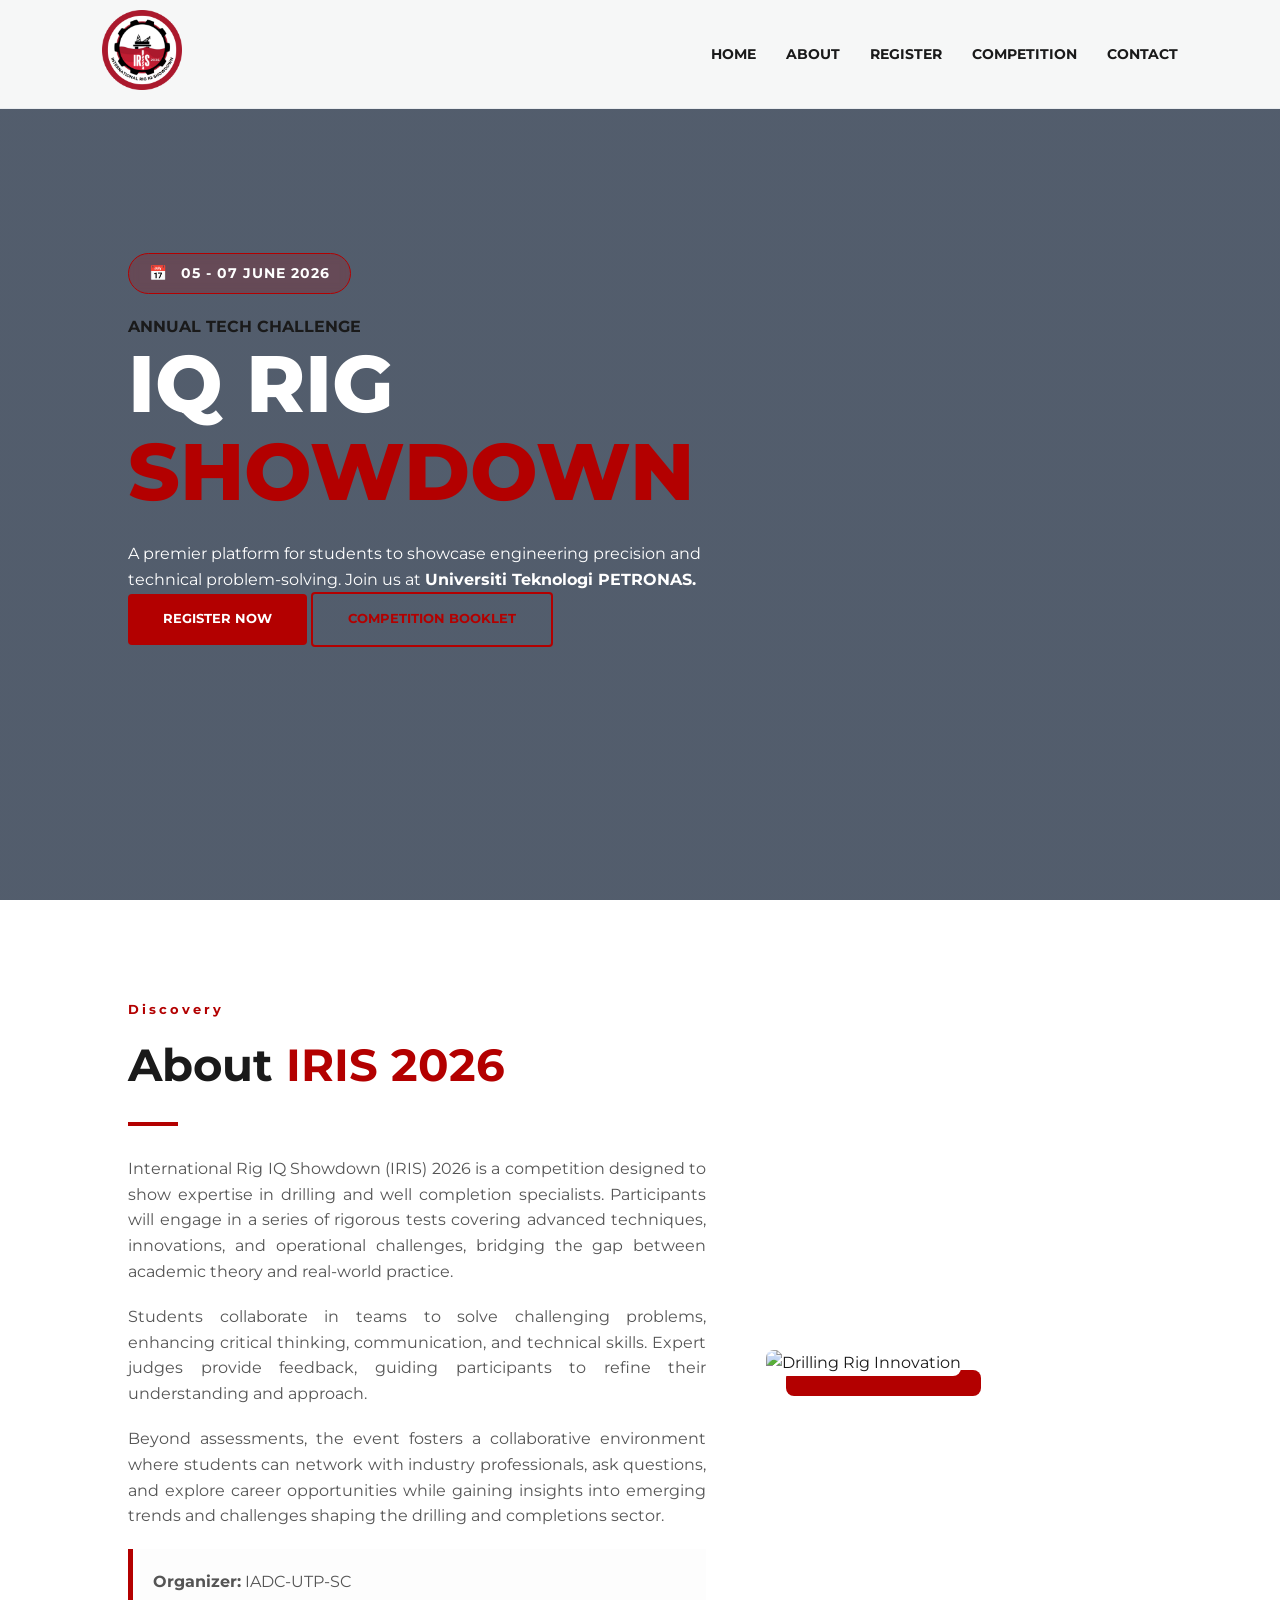
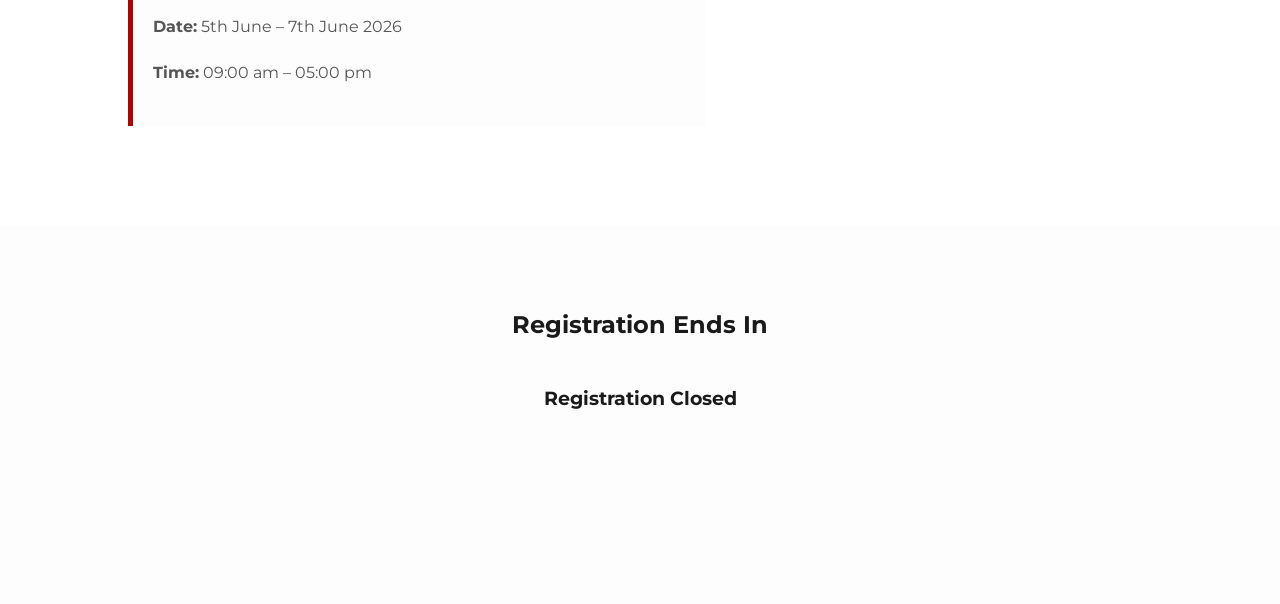
==== index.html @ 0350bfad "Add files via upload Initial Commit" ====
<!DOCTYPE html>
<html lang="en">
<head>
    <meta charset="UTF-8">
    <meta name="viewport" content="width=device-width, initial-scale=1.0">
    <title>IRIS 2026 | IQ Rig Showdown</title>
    
    <link rel="stylesheet" href="style.css">
    <link href="https://fonts.googleapis.com/css2?family=Montserrat:wght@400;700;800&display=swap" rel="stylesheet">
    <link href="https://unpkg.com/aos@2.3.1/dist/aos.css" rel="stylesheet">
</head>
<body>

    <nav>
        <div class="logo-container">
            <a href="index.html" class="logo-link">
                <img src="FINAL LOGO.png" alt="IRIS Logo" class="nav-logo">
            </a>
        </div>
        <ul class="nav-links">
            <li><a href="#home">HOME</a></li>
            <li><a href="#about">ABOUT</a></li>
            <li><a href="registration.html">REGISTER</a></li>
            <li><a href="competitions.html">COMPETITION</a></li>
            <li><a href="contact.html">CONTACT</a></li>
        </ul>
    </nav>

    <header id="home" class="hero">
        <div class="hero-content" data-aos="fade-right">
            <div class="hero-date-badge">
                <span class="calendar-icon">📅</span> 05 - 07 JUNE 2026
            </div>
            
            <h4>ANNUAL TECH CHALLENGE</h4>
            <h1><span class="white-text">IQ RIG</span> <br><span class="accent-text">SHOWDOWN</span></h1>
            
            <p>A premier platform for students to showcase engineering precision and technical problem-solving. Join us at <strong>Universiti Teknologi PETRONAS.</strong></p>
            
            <div class="hero-btns">
                <a href="#registration-countdown" class="btn btn-gold">REGISTER NOW</a>
                <a href="#" class="btn btn-outline">Competition Booklet</a>
            </div>
        </div>
    </header>

    <section id="about" class="section about-section">
        <div class="container">
            <div class="about-grid">
                <div class="about-text" data-aos="fade-right">
                    <h4 class="sub-title">Discovery</h4>
                    <h2>About <span class="highlight">IRIS 2026</span></h2>
                    <div class="underline-left"></div>
                    
                    <p>International Rig IQ Showdown (IRIS) 2026 is a competition designed to show expertise in drilling and well completion specialists. Participants will engage in a series of rigorous tests covering advanced techniques, innovations, and operational challenges, bridging the gap between academic theory and real-world practice.</p>
                    
                    <p>Students collaborate in teams to solve challenging problems, enhancing critical thinking, communication, and technical skills. Expert judges provide feedback, guiding participants to refine their understanding and approach.</p>
                    
                    <p>Beyond assessments, the event fosters a collaborative environment where students can network with industry professionals, ask questions, and explore career opportunities while gaining insights into emerging trends and challenges shaping the drilling and completions sector.</p>

                    <div class="event-info-box">
                        <p><strong>Organizer:</strong> IADC-UTP-SC</p>
                        <p><strong>Date:</strong> 5th June – 7th June 2026</p>
                        <p><strong>Time:</strong> 09:00 am – 05:00 pm</p>
                    </div>
                </div>

                <div class="about-image" data-aos="fade-left">
                    <div class="image-border">
                        <img src="https://images.unsplash.com/photo-1503676260728-1c00da094a0b?q=80&w=2022" alt="Drilling Rig Innovation">
                    </div>
                </div>
            </div>
        </div>
    </section>

    <section id="registration-countdown" class="section countdown-section">
        <div class="section-title" data-aos="fade-up">
            <h2>Registration Ends In</h2>
            <div class="underline"></div>
        </div>

        <div class="countdown-container" data-aos="zoom-in">
            <div class="time-box">
                <span id="days">00</span>
                <p>Days</p>
            </div>
            <div class="time-box">
                <span id="hours">00</span>
                <p>Hours</p>
            </div>
            <div class="time-box">
                <span id="minutes">00</span>
                <p>Minutes</p>
            </div>
            <div class="time-box">
                <span id="seconds">00</span>
                <p>Seconds</p>
            </div>
        </div>

        <div class="countdown-cta" data-aos="fade-up">
            <a href="competitions.html" class="btn btn-gold">Explore Competitions</a>
        </div>
    </section>

    <script src="https://unpkg.com/aos@2.3.1/dist/aos.js"></script>
    <script>
        AOS.init({ duration: 1000, once: true });

        const countDownDate = new Date("Oct 30, 2026 23:59:59").getTime();
        const x = setInterval(function() {
            const now = new Date().getTime();
            const distance = countDownDate - now;
            document.getElementById("days").innerHTML = Math.floor(distance / (1000 * 60 * 60 * 24));
            document.getElementById("hours").innerHTML = Math.floor((distance % (1000 * 60 * 60 * 24)) / (1000 * 60 * 60));
            document.getElementById("minutes").innerHTML = Math.floor((distance % (1000 * 60 * 60)) / (1000 * 60));
            document.getElementById("seconds").innerHTML = Math.floor((distance % (1000 * 60)) / 1000);
            if (distance < 0) {
                clearInterval(x);
                document.querySelector(".countdown-container").innerHTML = "<h3>Registration Closed</h3>";
            }
        }, 1000);
    </script>
</body>
</html>
---- style.css ----
/* --- 1. Variables & Global Reset --- */
:root {
    --primary-red: #b30000;    /* Classy Crimson */
    --accent-red: #ff3333;
    --dark-slate: #1a1a1a;
    --off-white: #fdfdfd;
    --pure-white: #ffffff;
    --light-gray: #e9ecef;
    --transition: all 0.3s ease-in-out;
}

* {
    margin: 0;
    padding: 0;
    box-sizing: border-box;
    font-family: 'Montserrat', sans-serif;
}

html { scroll-behavior: smooth; }

body {
    background-color: var(--off-white);
    color: var(--dark-slate);
    line-height: 1.6;
    overflow-x: hidden;
}

/* --- 2. Navigation --- */
nav {
    display: flex;
    justify-content: space-between;
    align-items: center;
    padding: 10px 8%;
    position: fixed;
    width: 100%;
    top: 0;
    z-index: 1000;
    background: rgba(255, 255, 255, 0.95);
    backdrop-filter: blur(10px);
    border-bottom: 1px solid var(--light-gray);
}

.nav-logo {
    height: 80px; /* Adjusted to be large but not overwhelming */
    width: auto;
    transition: var(--transition);
}

.nav-links {
    display: flex;
    list-style: none;
    gap: 30px;
}

.nav-links a {
    text-decoration: none;
    color: var(--dark-slate);
    font-weight: 700;
    font-size: 0.9rem;
    transition: var(--transition);
}

.nav-links a:hover { color: var(--primary-red); }

/* --- 3. Hero Section --- */
.hero {
    height: 100vh;
    background: linear-gradient(rgba(10, 25, 47, 0.7), rgba(10, 25, 47, 0.7)), 
                url('https://images.unsplash.com/photo-1518770660439-4636190af475?q=80&w=2070') no-repeat center center/cover;
    display: flex;
    align-items: center;
    padding: 0 10%;
}
.hero-date-badge {
    display: inline-block;
    background: rgba(179, 0, 0, 0.2); /* Low opacity primary red */
    border: 1px solid var(--primary-red);
    color: var(--pure-white);
    padding: 8px 20px;
    border-radius: 50px;
    font-weight: 700;
    font-size: 0.9rem;
    letter-spacing: 1px;
    margin-bottom: 20px;
    backdrop-filter: blur(5px);
}

.calendar-icon {
    margin-right: 8px;
}
---------------------------------------------------------
/* Adjust the h4 margin so it doesn't crowd the badge */
.hero-content h4 {
    margin-top: 10px;
}
.hero-content h1 {
    font-size: clamp(2.5rem, 8vw, 5rem);
    font-weight: 800;
    line-height: 1.1;
    margin-bottom: 25px;
}

.white-text { color: var(--pure-white); }
.accent-text { color: var(--primary-red); }

.hero-content p { color: var(--pure-white); max-width: 600px; }

.btn {
    padding: 15px 35px;
    text-decoration: none;
    font-weight: 700;
    border-radius: 4px;
    display: inline-block;
    transition: var(--transition);
    text-transform: uppercase;
    font-size: 0.8rem;
}

.btn-gold { background: var(--primary-red); color: var(--pure-white); }
.btn-outline { border: 2px solid var(--primary-red); color: var(--primary-red); }

.btn:hover { transform: translateY(-5px); box-shadow: 0 10px 20px rgba(0,0,0,0.2); }

/* --- 4. About Section --- */
.about-section { padding: 100px 10%; background: var(--pure-white); }

.about-grid {
    display: grid;
    grid-template-columns: 1.2fr 0.8fr;
    gap: 60px;
    align-items: center;
}

.sub-title { color: var(--primary-red); letter-spacing: 3px; font-size: 0.8rem; margin-bottom: 10px; }
.about-text h2 { font-size: 2.8rem; color: var(--dark-slate); margin-bottom: 20px; }
.highlight { color: var(--primary-red); }
.underline-left { width: 50px; height: 4px; background: var(--primary-red); margin-bottom: 30px; }
.about-text p { color: #555; margin-bottom: 20px; text-align: justify; }

.event-info-box {
    padding: 20px;
    background: var(--off-white);
    border-left: 5px solid var(--primary-red);
}

.about-image img {
    width: 100%;
    border-radius: 8px;
    box-shadow: 20px 20px 0px var(--primary-red);
}

/* --- 5. Countdown Section --- */
.countdown-section { padding: 80px 10%; text-align: center; }
.countdown-container { display: flex; justify-content: center; gap: 20px; margin: 40px 0; }

.time-box {
    background: var(--pure-white);
    border: 1px solid var(--light-gray);
    padding: 25px;
    border-radius: 10px;
    min-width: 110px;
    box-shadow: 0 5px 15px rgba(0,0,0,0.05);
}

.time-box span { display: block; font-size: 2.5rem; font-weight: 800; color: var(--primary-red); }

/* --- 6. Responsive Adjustments --- */
@media (max-width: 992px) {
    .about-grid { grid-template-columns: 1fr; text-align: center; }
    .about-image { order: -1; margin-bottom: 40px; }
    .nav-links { display: none; }
}

/* --- Competition Page Extensions --- */
/* Prize Hero */
.prize-hero {
    background: linear-gradient(135deg, #b30000, #660000);
    padding: 80px 10%;
    text-align: center;
}

.prize-display {
    display: flex;
    justify-content: center;
    align-items: flex-end;
    gap: 30px;
    margin: 40px 0;
}

.prize-box {
    background: rgba(255, 255, 255, 0.1);
    border: 1px solid rgba(255, 255, 255, 0.3);
    padding: 30px;
    border-radius: 15px;
    color: white;
}

.prize-box.first {
    background: white;
    color: #b30000;
    transform: scale(1.1);
    box-shadow: 0 10px 30px rgba(0,0,0,0.3);
}

/* Timeline Flow */
.flow-container {
    max-width: 800px;
    margin: 40px auto;
    position: relative;
    padding-left: 50px;
}

.flow-step {
    position: relative;
    padding-bottom: 40px;
    padding-left: 30px;
    border-left: 2px solid #b30000;
}

.day-circle {
    position: absolute;
    left: -76px;
    top: 0;
    width: 50px;
    height: 50px;
    background: #b30000;
    color: white;
    border-radius: 50%;
    display: flex;
    align-items: center;
    justify-content: center;
    font-weight: 800;
}

.flow-content ul {
    list-style: none;
    margin-top: 10px;
}

.flow-content li {
    background: #f8f9fa;
    margin: 5px 0;
    padding: 10px;
    border-radius: 5px;
}

/* Grids & Cards */
.grid-2 { display: grid; grid-template-columns: 1fr 1fr; gap: 30px; }
.grid-3 { display: grid; grid-template-columns: repeat(3, 1fr); gap: 20px; }

.content-card, .logistics-card {
    background: white;
    padding: 30px;
    border-radius: 10px;
    box-shadow: 0 4px 15px rgba(0,0,0,0.05);
}

.content-card h3, .logistics-card h4 {
    color: #b30000;
    margin-bottom: 15px;
}

/* Divider */
.section-divider {
    display: flex;
    align-items: center;
    padding: 60px 10%;
    gap: 20px;
}

.divider-line { flex: 1; height: 1px; background: #ddd; }
.divider-text { color: #b30000; font-weight: 800; letter-spacing: 3px; }

/* Mobile */
@media (max-width: 768px) {
    .grid-2, .grid-3, .prize-display { grid-template-columns: 1fr; }
    .prize-box { width: 100%; }
}
/* Rules Section Styling */
.rules-grid-container {
    padding: 60px 10%;
    background-color: #fdfdfd;
}

.rules-row-top {
    display: grid;
    grid-template-columns: 1fr 1fr;
    gap: 30px;
    margin-bottom: 40px;
}

.rule-card {
    background: #fff;
    padding: 40px;
    border-radius: 15px;
    border-bottom: 5px solid var(--primary-red);
    box-shadow: 0 15px 35px rgba(0,0,0,0.05);
    transition: transform 0.3s ease;
}

.rule-card:hover { transform: translateY(-10px); }

.rule-icon { font-size: 2.5rem; margin-bottom: 20px; }

/* Visualizing the 50/50 Split */
.judging-split {
    display: flex;
    justify-content: space-around;
    background: #f8f9fa;
    padding: 20px;
    border-radius: 10px;
    margin: 20px 0;
    text-align: center;
}

.split-item strong { display: block; font-size: 1.5rem; color: var(--primary-red); }
.split-item span { font-size: 0.8rem; font-weight: 700; }

/* Bottom Row Styling */
.rules-row-bottom {
    display: grid;
    grid-template-columns: repeat(3, 1fr);
    gap: 20px;
}

.logistics-item {
    display: flex;
    align-items: center;
    gap: 15px;
    padding: 25px;
    background: #fff;
    border: 1px solid #eee;
    border-radius: 12px;
}

.log-icon {
    font-size: 1.5rem;
    padding: 15px;
    background: rgba(179, 0, 0, 0.1);
    border-radius: 50%;
    color: var(--primary-red);
}

.log-text h4 { margin-bottom: 5px; color: var(--primary-red); }
.log-text p { font-size: 0.85rem; line-height: 1.4; color: #666; }

@media (max-width: 992px) {
    .rules-row-top, .rules-row-bottom { grid-template-columns: 1fr; }
}
/* Timeline Slider Styling */
.slider-wrapper {
    max-width: 900px;
    margin: 40px auto;
    position: relative;
    background: #fff;
    padding: 50px;
    border-radius: 20px;
    box-shadow: 0 20px 40px rgba(0,0,0,0.05);
    min-height: 500px;
}

.timeline-slide {
    display: none; /* Hide all slides by default */
    animation: fadeEffect 0.6s ease-in-out;
}

.timeline-slide.active {
    display: block;
}

@keyframes fadeEffect {
    from { opacity: 0; transform: translateX(20px); }
    to { opacity: 1; transform: translateX(0); }
}

.slide-header {
    border-bottom: 2px solid var(--primary-red);
    padding-bottom: 20px;
    margin-bottom: 30px;
}

.day-tag {
    background: var(--primary-red);
    color: #fff;
    padding: 5px 15px;
    border-radius: 50px;
    font-size: 0.8rem;
    font-weight: 800;
}

.agenda-list { list-style: none; }
.agenda-list li {
    padding: 15px 0;
    border-bottom: 1px solid #eee;
    display: flex;
    justify-content: space-between;
    align-items: center;
}

.agenda-list li .time {
    font-weight: 800;
    color: var(--primary-red);
    font-size: 0.9rem;
    min-width: 180px;
}

/* Navigation Buttons */
.slider-nav {
    display: flex;
    justify-content: space-between;
    align-items: center;
    margin-top: 40px;
}

.nav-btn {
    background: var(--primary-red);
    color: #fff;
    border: none;
    padding: 10px 25px;
    border-radius: 5px;
    cursor: pointer;
    font-weight: 700;
    transition: 0.3s;
}

.nav-btn:hover { opacity: 0.8; transform: scale(1.05); }

.dot {
    height: 12px;
    width: 12px;
    margin: 0 5px;
    background-color: #bbb;
    border-radius: 50%;
    display: inline-block;
    cursor: pointer;
}

.dot.active { background-color: var(--primary-red); }

/* Centered Timeline Header */
.timeline-header {
    text-align: center;
    margin-bottom: 50px;
}

.sub-title-center {
    color: var(--primary-red);
    text-transform: uppercase;
    letter-spacing: 5px;
    font-size: 0.9rem;
    font-weight: 700;
    margin-bottom: 10px;
}

.section-title-center {
    font-size: 3rem;
    color: var(--dark-slate);
    margin-bottom: 15px;
}

.underline-center {
    width: 80px;
    height: 4px;
    background: var(--primary-red);
    margin: 0 auto;
}

/* Lively Slider Card */
.slider-wrapper {
    max-width: 950px;
    margin: 0 auto;
    position: relative;
}

.slide-card {
    background: var(--pure-white);
    padding: 40px;
    border-radius: 20px;
    box-shadow: 0 20px 60px rgba(179, 0, 0, 0.1); /* Subtle red glow shadow */
    border: 1px solid var(--light-gray);
}

.slide-header-box {
    text-align: center;
    padding-bottom: 30px;
    border-bottom: 1px dashed var(--light-gray);
    margin-bottom: 30px;
}

.day-label {
    background: linear-gradient(135deg, var(--primary-red), #660000);
    color: white;
    padding: 10px 30px;
    border-radius: 50px;
    font-weight: 800;
    box-shadow: 0 10px 20px rgba(179, 0, 0, 0.3);
}

/* Agenda Items */
.agenda-list li {
    display: flex;
    justify-content: space-between;
    padding: 15px 10px;
    border-bottom: 1px solid #f4f4f4;
    transition: 0.3s;
}

.agenda-list li:hover {
    background: rgba(179, 0, 0, 0.03);
    padding-left: 20px;
}

.time {
    color: var(--primary-red);
    font-weight: 800;
    font-size: 0.95rem;
}

/* Lively Controls */
.slider-controls {
    display: flex;
    justify-content: center;
    align-items: center;
    gap: 30px;
    margin-top: 40px;
}

.dots-container {
    display: flex;
    gap: 15px;
}

.dot {
    cursor: pointer;
    padding: 8px 20px;
    background: #eee;
    border-radius: 5px;
    font-size: 0.8rem;
    font-weight: 700;
    transition: 0.3s;
}

.dot.active {
    background: var(--primary-red);
    color: white;
    transform: scale(1.1);
}

.arrow {
    background: none;
    border: 2px solid var(--primary-red);
    color: var(--primary-red);
    width: 45px;
    height: 45px;
    border-radius: 50%;
    cursor: pointer;
    font-size: 1.2rem;
    transition: 0.3s;
}

.arrow:hover {
    background: var(--primary-red);
    color: white;
}
.dots-container {
    display: flex;
    justify-content: center;
    align-items: center;
    gap: 15px; /* Space between the day buttons */
}

.dot {
    cursor: pointer;
    padding: 12px 24px; /* Increased padding for better text fit */
    background: #f0f0f0; /* Light gray for inactive days */
    color: var(--dark-slate);
    border-radius: 8px; /* Rounded corners like your image */
    font-size: 0.85rem;
    font-weight: 800;
    transition: all 0.3s ease;
    text-align: center;
    min-width: 90px; /* Ensures buttons stay consistent size */
    border: none;
    display: flex;
    flex-direction: column; /* Stack 'DAY' and '1' if they wrap */
    line-height: 1.2;
}

.dot.active {
    background: var(--primary-red);
    color: white;
    transform: scale(1.05);
    box-shadow: 0 5px 15px rgba(179, 0, 0, 0.2);
}

.dot:hover:not(.active) {
    background: #e0e0e0;
}
.dot {
    white-space: nowrap;
}
.dot {
    cursor: pointer;
    /* Use flexbox to center text perfectly */
    display: inline-flex;
    align-items: center;
    justify-content: center;
    
    /* Dimensions */
    padding: 10px 25px;
    min-width: 100px;
    height: 45px; /* Fixed height helps with vertical centering */
    
    /* Styling */
    background: #f0f0f0;
    color: #000;
    border-radius: 12px;
    font-size: 0.9rem;
    font-weight: 800;
    border: none;
    transition: all 0.3s ease;
    
    /* Fix for the 'sinking' text */
    line-height: 1; 
}

.dot.active {
    background: #b30000; /* Your primary red */
    color: #fff;
    box-shadow: 0 8px 20px rgba(179, 0, 0, 0.3);
}
.prize-podium-section {
    background: linear-gradient(135deg, #800000 0%, #b30000 100%);
    padding: 100px 10%;
    text-align: center;
    overflow: hidden;
}

.podium-container {
    display: flex;
    justify-content: center;
    align-items: flex-end; /* Aligns them like a real podium */
    gap: 20px;
    margin: 60px 0;
}

.podium-card {
    background: rgba(255, 255, 255, 0.1);
    backdrop-filter: blur(10px);
    border: 1px solid rgba(255, 255, 255, 0.2);
    border-radius: 20px;
    padding: 40px 20px;
    width: 250px;
    transition: all 0.4s cubic-bezier(0.175, 0.885, 0.32, 1.275);
    position: relative;
    color: white;
}

/* Height variation for podium effect */
.silver { height: 300px; }
.gold { 
    height: 380px; 
    background: white; 
    color: #b30000; 
    z-index: 2;
    box-shadow: 0 20px 50px rgba(0,0,0,0.3);
}
.bronze { height: 260px; }

/* Interactive Hover */
.podium-card:hover {
    transform: translateY(-15px) scale(1.05);
    background: rgba(255, 255, 255, 0.2);
}

.gold:hover {
    background: white;
    box-shadow: 0 30px 60px rgba(255, 255, 255, 0.2);
}

.podium-rank {
    font-size: 1.2rem;
    font-weight: 800;
    opacity: 0.7;
    margin-bottom: 10px;
}

.podium-content h3 {
    font-size: 2.2rem;
    font-weight: 800;
    margin-top: 10px;
}

.crown-icon {
    font-size: 3rem;
    margin-bottom: 10px;
    animation: float 3s ease-in-out infinite;
}

@keyframes float {
    0%, 100% { transform: translateY(0); }
    50% { transform: translateY(-10px); }
}

.cert-footer {
    color: rgba(255,255,255,0.8);
    font-weight: 600;
    letter-spacing: 1px;
}

/* Mobile Responsiveness */
@media (max-width: 768px) {
    .podium-container {
        flex-direction: column;
        align-items: center;
    }
    .podium-card {
        height: auto !important;
        width: 100%;
        max-width: 300px;
    }
}
.prize-footer-container {
    margin-top: 50px;
    padding-bottom: 20px;
}

.cert-footer-large {
    font-size: 1.5rem; /* Significantly bigger */
    font-weight: 800;
    color: var(--pure-white);
    text-transform: uppercase;
    letter-spacing: 4px; /* Classy, spaced-out look */
    text-shadow: 0 0 15px rgba(255, 255, 255, 0.4); /* Subtle glow to make it lively */
    opacity: 0.9;
    transition: var(--transition);
}

.cert-footer-large:hover {
    opacity: 1;
    transform: scale(1.05);
    text-shadow: 0 0 25px rgba(255, 255, 255, 0.7);
}

/* Mobile Adjustment */
@media (max-width: 768px) {
    .cert-footer-large {
        font-size: 1.1rem;
        letter-spacing: 2px;
    }
}
.divider-text {
    font-weight: 800;
    font-size: 2.0rem; /* Increased from 0.9rem to 1.5rem */
    letter-spacing: 8px; /* Increased spacing to maintain the classy look */
    color: var(--primary-red);
    text-transform: uppercase;
    padding: 0 20px; /* Adds space between the text and the lines */
}

/* Ensure the lines align properly with the larger text */
.section-divider {
    display: flex;
    align-items: center;
    justify-content: center;
    padding: 80px 10%; /* Increased padding for better section separation */
    gap: 10px;
}
@media (max-width: 768px) {
    .divider-text {
        font-size: 1.1rem;
        letter-spacing: 4px;
    }
}

/* Registration Page Styles */
.registration-hero {
    padding-top: 150px;
    background: var(--off-white);
}

.form-container {
    max-width: 700px;
    margin: 0 auto;
    background: white;
    padding: 50px;
    border-radius: 15px;
    box-shadow: 0 10px 40px rgba(0,0,0,0.05);
}

.form-intro {
    text-align: center;
    margin-bottom: 30px;
    color: #666;
}

.iris-form .form-group {
    margin-bottom: 20px;
}

.iris-form label {
    display: block;
    font-weight: 700;
    margin-bottom: 8px;
    color: var(--dark-slate);
}

.iris-form input {
    width: 100%;
    padding: 12px;
    border: 1px solid var(--light-gray);
    border-radius: 5px;
    font-family: inherit;
}

.iris-form input:focus {
    border-color: var(--primary-red);
    outline: none;
}

/* Briefing Section Styles */
.briefing-grid {
    display: grid;
    grid-template-columns: 1fr 1fr;
    gap: 30px;
    margin-top: 40px;
}

.briefing-card {
    background: white;
    padding: 30px;
    border-radius: 12px;
    box-shadow: 0 5px 15px rgba(0,0,0,0.05);
}

.briefing-card h4 {
    color: var(--primary-red);
    margin-bottom: 15px;
    text-transform: uppercase;
    letter-spacing: 1px;
}

.briefing-card ul {
    list-style: disc;
    padding-left: 20px;
}

.briefing-card li {
    margin-bottom: 10px;
    font-size: 0.95rem;
    color: #444;
}

.payment-highlight {
    border: 2px solid var(--primary-red);
    background: #fffafa;
}
/* Briefing Top Section */
.briefing-top {
    padding-top: 140px; /* Space for fixed nav */
    background: #fff;
}

.briefing-content-large {
    display: grid;
    grid-template-columns: 1fr 1fr;
    gap: 40px;
    margin-top: 50px;
}

.briefing-box h4 {
    font-size: 1.4rem;
    color: var(--primary-red);
    margin-bottom: 20px;
    text-transform: uppercase;
    letter-spacing: 2px;
}

.briefing-box ul li {
    font-size: 1.15rem; /* Larger text as requested */
    line-height: 1.8;
    margin-bottom: 15px;
    color: var(--dark-slate);
}

.payment-card {
    border: 2px solid var(--primary-red);
    padding: 35px;
    border-radius: 15px;
    background: #fffcfc;
}

.big-payment-text {
    font-size: 1.3rem;
    font-weight: 800;
    color: var(--primary-red);
    margin-bottom: 20px;
}

/* Success Message Styling */
.success-msg {
    display: none;
    margin-top: 20px;
    padding: 15px;
    background: #d4edda;
    color: #155724;
    border-radius: 5px;
    text-align: center;
    font-weight: 700;
}

/* Responsive */
@media (max-width: 992px) {
    .briefing-content-large {
        grid-template-columns: 1fr;
    }
}
/* Centering Container */
.flex-center {
    display: flex;
    justify-content: center;
    align-items: center;
    padding: 40px 0;
}

/* Lively Form Card */
.form-card {
    background: #ffffff;
    width: 100%;
    max-width: 600px; /* Pulls form into the middle */
    padding: 50px;
    border-radius: 20px;
    box-shadow: 0 20px 50px rgba(0, 0, 0, 0.1);
    border-top: 6px solid var(--primary-red);
}

.form-header {
    text-align: center;
    margin-bottom: 40px;
}

.form-header h2 {
    font-size: 2rem;
    color: var(--dark-slate);
    margin-bottom: 10px;
}

/* Input Fields */
.form-group {
    margin-bottom: 25px;
}

.form-group label {
    display: block;
    font-weight: 700;
    font-size: 0.9rem;
    margin-bottom: 10px;
    color: var(--primary-red);
    text-transform: uppercase;
}

.form-group input {
    width: 100%;
    padding: 15px;
    border: 1px solid #ddd;
    border-radius: 10px;
    font-size: 1rem;
    transition: all 0.3s ease;
    background: #fdfdfd;
}

.form-group input:focus {
    border-color: var(--primary-red);
    background: #fff;
    box-shadow: 0 5px 15px rgba(179, 0, 0, 0.1);
    outline: none;
}

/* Lively Submit Button */
.form-footer {
    text-align: center;
    margin-top: 30px;
}

.btn-submit-lively {
    width: 100%;
    padding: 18px;
    background: var(--primary-red);
    color: white;
    border: none;
    border-radius: 10px;
    font-weight: 800;
    font-size: 1rem;
    letter-spacing: 2px;
    cursor: pointer;
    transition: all 0.3s ease;
    box-shadow: 0 10px 20px rgba(179, 0, 0, 0.2);
}

.btn-submit-lively:hover {
    background: #800000;
    transform: translateY(-3px);
    box-shadow: 0 15px 25px rgba(179, 0, 0, 0.4);
}
.payment-methods {
    display: flex;
    gap: 15px;
    margin: 20px 0;
}

.method-box {
    flex: 1;
    padding: 15px;
    border: 2px solid #eee;
    border-radius: 12px;
    text-align: center;
    cursor: pointer;
    font-weight: 700;
    transition: all 0.3s ease;
}

.method-box.active {
    border-color: var(--primary-red);
    background: rgba(179, 0, 0, 0.05);
    color: var(--primary-red);
}

.payment-details-box {
    background: #fdfdfd;
    padding: 25px;
    border-radius: 15px;
    border: 1px dashed #ddd;
    text-align: center;
}

.qr-image {
    width: 200px;
    height: 200px;
    margin: 15px auto;
    display: block;
    border: 5px solid #fff;
    box-shadow: 0 5px 15px rgba(0,0,0,0.1);
}

.payment-note {
    font-size: 0.85rem;
    color: var(--primary-red);
    font-weight: 600;
}
.file-upload-wrapper {
    position: relative;
    width: 100%;
    height: 100px;
    border: 2px dashed #ddd;
    border-radius: 12px;
    display: flex;
    justify-content: center;
    align-items: center;
    transition: all 0.3s ease;
    cursor: pointer;
    background: #fafafa;
}

.file-upload-wrapper:hover {
    border-color: var(--primary-red);
    background: rgba(179, 0, 0, 0.02);
}

.file-upload-wrapper input[type="file"] {
    position: absolute;
    width: 100%;
    height: 100%;
    opacity: 0; /* Hides the ugly default button */
    cursor: pointer;
}

.file-custom-design {
    text-align: center;
    pointer-events: none;
}

.upload-icon {
    font-size: 1.5rem;
    display: block;
    margin-bottom: 5px;
}

#fileName {
    font-size: 0.9rem;
    color: #666;
    font-weight: 600;
}

.warning-text {
    font-size: 0.8rem;
    color: var(--primary-red);
    margin-top: 10px;
    font-weight: 700;
    font-style: italic;
}
/* Premium Briefing Section */
.briefing-premium {
    background: #fdfdfd;
    padding: 100px 10%;
}

.briefing-container {
    display: grid;
    grid-template-columns: 1.2fr 0.8fr;
    gap: 50px;
    align-items: center;
}

/* Procedures Panel */
.panel-tag {
    color: var(--primary-red);
    text-transform: uppercase;
    letter-spacing: 3px;
    font-size: 0.9rem;
    margin-bottom: 30px;
    display: block;
}

.procedure-item {
    display: flex;
    align-items: flex-start;
    gap: 20px;
    margin-bottom: 25px;
    padding: 20px;
    background: #fff;
    border-radius: 12px;
    box-shadow: 0 5px 15px rgba(0,0,0,0.02);
    transition: 0.3s;
}

.procedure-item:hover {
    transform: translateX(10px);
    box-shadow: 0 10px 25px rgba(179, 0, 0, 0.08);
}

.proc-icon {
    font-size: 1.5rem;
    background: rgba(179, 0, 0, 0.05);
    padding: 10px;
    border-radius: 10px;
}

.proc-text p {
    font-size: 1rem;
    line-height: 1.6;
    color: #444;
}

/* Glassmorphism Payment Card */
.payment-glass-card {
    background: linear-gradient(135deg, #b30000, #800000);
    padding: 50px 40px;
    border-radius: 25px;
    color: white;
    position: relative;
    box-shadow: 0 20px 40px rgba(179, 0, 0, 0.3);
    text-align: center;
}

.card-status {
    position: absolute;
    top: -15px;
    right: 20px;
    background: #ffc107; /* Gold status badge */
    color: #000;
    padding: 5px 15px;
    border-radius: 50px;
    font-size: 0.7rem;
    font-weight: 800;
    text-transform: uppercase;
}

.amount-tag {
    font-size: 4rem;
    font-weight: 800;
    margin-top: 10px;
}

.per-team {
    opacity: 0.8;
    letter-spacing: 2px;
    font-weight: 700;
    margin-bottom: 30px;
}

.payment-rules {
    text-align: left;
}

.rule-line {
    display: flex;
    gap: 15px;
    margin-bottom: 15px;
    font-size: 0.9rem;
    line-height: 1.5;
}

.bullet {
    width: 8px;
    height: 8px;
    background: #ffc107;
    border-radius: 50%;
    margin-top: 6px;
    flex-shrink: 0;
}

/* Responsive */
@media (max-width: 992px) {
    .briefing-container { grid-template-columns: 1fr; }
    .payment-glass-card { order: -1; } /* Payment shows first on mobile */
}

/* Contact Page Specifics */
.contact-header {
    padding: 160px 10% 60px;
    background: #fff;
}

.contact-wrapper {
    display: grid;
    grid-template-columns: 1fr 1.5fr;
    gap: 60px;
    align-items: flex-start;
}

.contact-info-panel {
    background: linear-gradient(135deg, #b30000, #800000);
    padding: 50px;
    border-radius: 20px;
    color: white;
    box-shadow: 0 20px 40px rgba(179, 0, 0, 0.2);
}

.info-block {
    display: flex;
    gap: 20px;
    margin-bottom: 40px;
}

.info-icon {
    font-size: 1.8rem;
    background: rgba(255, 255, 255, 0.1);
    width: 60px;
    height: 60px;
    display: flex;
    align-items: center;
    justify-content: center;
    border-radius: 12px;
}

.info-text h4 {
    font-size: 1.1rem;
    margin-bottom: 5px;
    letter-spacing: 1px;
}

.info-text p {
    font-size: 0.95rem;
    opacity: 0.8;
}

.contact-socials {
    display: flex;
    gap: 15px;
    margin-top: 20px;
}

.social-circle {
    width: 45px;
    height: 45px;
    border: 1px solid rgba(255,255,255,0.3);
    border-radius: 50%;
    display: flex;
    align-items: center;
    justify-content: center;
    font-size: 0.8rem;
    font-weight: 700;
    transition: 0.3s;
    cursor: pointer;
}

.social-circle:hover {
    background: #fff;
    color: var(--primary-red);
}

/* Contact Form Side */
.contact-form-panel {
    background: #fff;
    padding: 20px;
}

.lively-form .form-row {
    display: grid;
    grid-template-columns: 1fr 1fr;
    gap: 20px;
}

.lively-form textarea {
    width: 100%;
    padding: 15px;
    border: 1px solid #ddd;
    border-radius: 10px;
    font-family: inherit;
    resize: none;
    background: #fdfdfd;
}

.lively-form textarea:focus {
    border-color: var(--primary-red);
    outline: none;
    box-shadow: 0 5px 15px rgba(179, 0, 0, 0.1);
}

@media (max-width: 992px) {
    .contact-wrapper { grid-template-columns: 1fr; }
    .contact-info-panel { order: 2; }
}
.contact-grid-lively {
    display: grid;
    grid-template-columns: repeat(auto-fit, minmax(300px, 1fr));
    gap: 30px;
    margin-top: 50px;
}

.contact-card-wa {
    background: #fff;
    padding: 40px;
    border-radius: 20px;
    text-align: center;
    box-shadow: 0 10px 30px rgba(0,0,0,0.05);
    border-bottom: 5px solid #25D366; /* WhatsApp Green */
    transition: 0.3s;
}

.contact-card-wa:hover {
    transform: translateY(-10px);
}

.wa-icon-box {
    font-size: 2.5rem;
    margin-bottom: 20px;
}

.contact-card-wa h3 {
    margin-bottom: 15px;
    color: var(--dark-slate);
}

.contact-card-wa p {
    font-size: 0.9rem;
    color: #666;
    margin-bottom: 30px;
    min-height: 50px;
}

/* Lively WhatsApp Button */
.wa-btn {
    display: inline-block;
    padding: 15px 30px;
    background: #25D366;
    color: #fff;
    text-decoration: none;
    border-radius: 50px;
    font-weight: 800;
    font-size: 0.9rem;
    letter-spacing: 1px;
    transition: 0.3s;
    box-shadow: 0 10px 20px rgba(37, 211, 102, 0.2);
}

.wa-btn:hover {
    background: #128C7E;
    box-shadow: 0 15px 30px rgba(37, 211, 102, 0.4);
    transform: scale(1.05);
}

.email-btn {
    background: var(--primary-red);
    box-shadow: 0 10px 20px rgba(179, 0, 0, 0.2);
}

.email-btn:hover {
    background: #800000;
    box-shadow: 0 15px 30px rgba(179, 0, 0, 0.4);
}
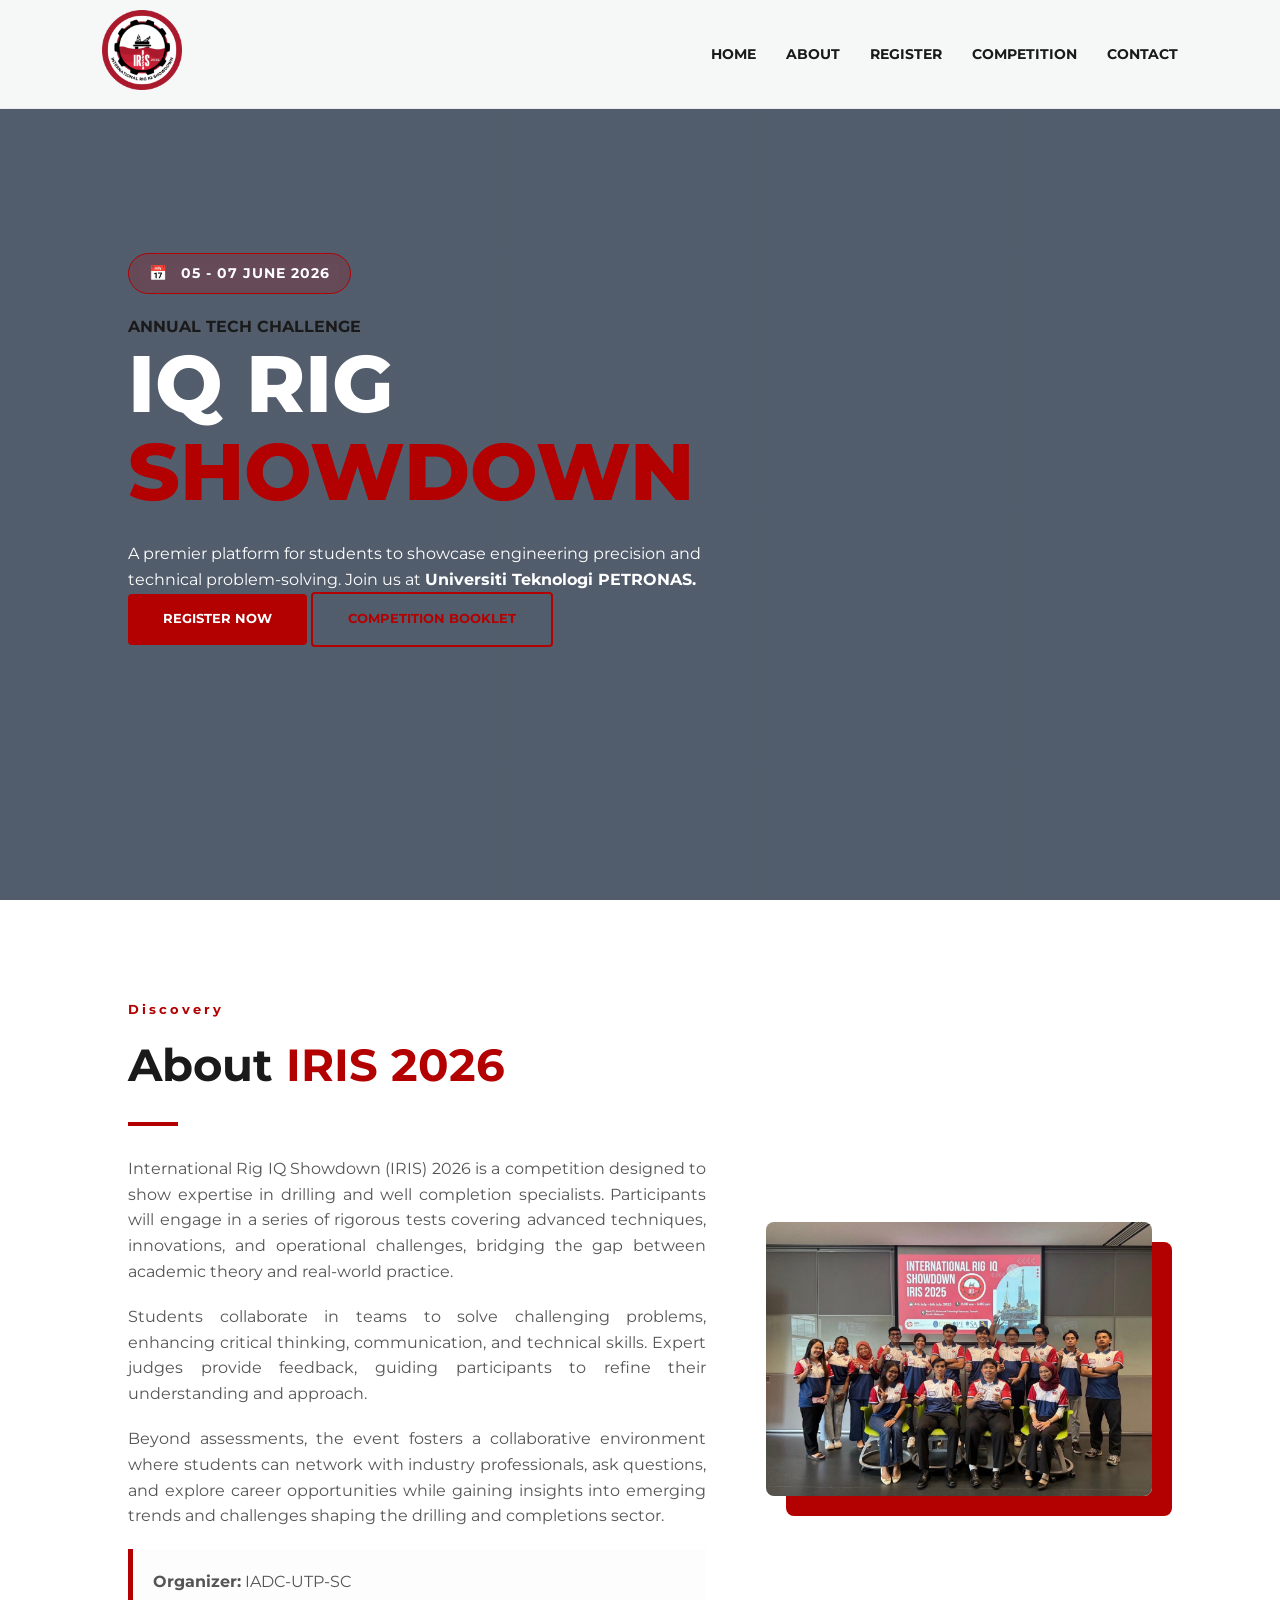
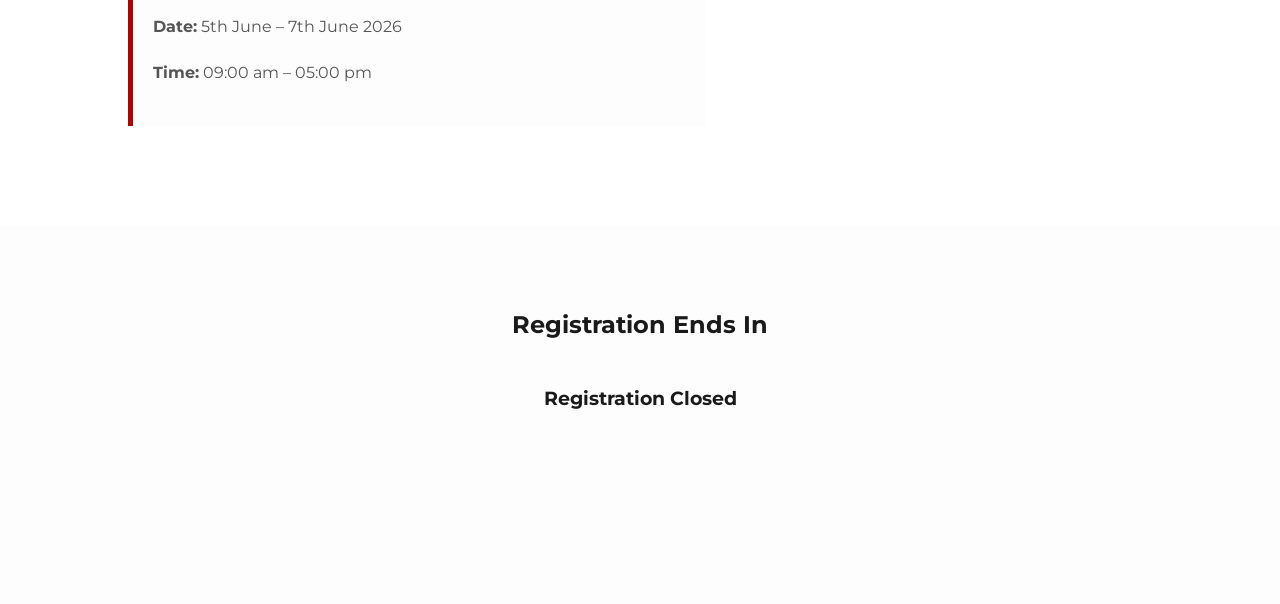
==== commit c64c2f8d: "Add files via upload" ====
--- a/index.html
+++ b/index.html
@@ -67,7 +67,7 @@
 
                 <div class="about-image" data-aos="fade-left">
                     <div class="image-border">
-                        <img src="https://images.unsplash.com/photo-1503676260728-1c00da094a0b?q=80&w=2022" alt="Drilling Rig Innovation">
+                        <img src="WhatsApp Image 2026-04-22 at 12.25.24 PM.png" alt="Drilling Rig Innovation">
                     </div>
                 </div>
             </div>
@@ -108,7 +108,7 @@
     <script>
         AOS.init({ duration: 1000, once: true });
 
-        const countDownDate = new Date("Oct 30, 2026 23:59:59").getTime();
+        const countDownDate = new Date("May 22, 2026 23:59:59").getTime();
         const x = setInterval(function() {
             const now = new Date().getTime();
             const distance = countDownDate - now;
--- a/style.css
+++ b/style.css
@@ -1388,4 +1388,113 @@
 .email-btn:hover {
     background: #800000;
     box-shadow: 0 15px 30px rgba(179, 0, 0, 0.4);
+}
+
+.form-card-wide {
+    background: #fff;
+    max-width: 1000px; /* Wider to accommodate two columns */
+    margin: 0 auto;
+    padding: 50px;
+    border-radius: 20px;
+    box-shadow: 0 20px 50px rgba(0,0,0,0.1);
+    border-top: 6px solid var(--primary-red);
+}
+
+.form-grid-split {
+    display: grid;
+    grid-template-columns: 1fr 1fr; /* Split 50/50 */
+    gap: 40px;
+    margin-top: 30px;
+    border-top: 1px solid #eee;
+    padding-top: 30px;
+}
+
+.column-title {
+    font-size: 1.1rem;
+    color: var(--primary-red);
+    margin-bottom: 20px;
+    text-transform: uppercase;
+    letter-spacing: 1px;
+    border-left: 4px solid var(--primary-red);
+    padding-left: 10px;
+}
+
+.form-row-top {
+    display: grid;
+    grid-template-columns: 1.5fr 1fr;
+    gap: 20px;
+    margin-bottom: 20px;
+}
+
+.form-row-small {
+    display: grid;
+    grid-template-columns: 1fr 1fr;
+    gap: 10px;
+}
+
+.payment-upload-area {
+    margin-top: 40px;
+    padding: 30px;
+    background: #fffafa;
+    border-radius: 15px;
+    border: 1px dashed var(--primary-red);
+}
+
+/* Responsive: Stack columns on mobile */
+@media (max-width: 850px) {
+    .form-grid-split, .form-row-top {
+        grid-template-columns: 1fr;
+    }
+    .form-card-wide { padding: 25px; }
+}
+.bank-transfer-details {
+    display: grid;
+    grid-template-columns: 1fr 1fr;
+    gap: 20px;
+    margin-bottom: 25px;
+    background: #fff;
+    padding: 20px;
+    border-radius: 10px;
+    border: 1px solid #eee;
+}
+
+.bank-card p {
+    margin: 5px 0;
+    font-size: 0.95rem;
+    color: #333;
+}
+
+.account-num {
+    font-family: 'Courier New', Courier, monospace;
+    font-weight: 800;
+    color: var(--primary-red);
+    font-size: 1.1rem;
+}
+
+.reference-instruction {
+    border-left: 2px solid #ffc107; /* Warning yellow */
+    padding-left: 15px;
+    display: flex;
+    flex-direction: column;
+    justify-content: center;
+}
+
+.reference-instruction p {
+    font-size: 0.85rem;
+    line-height: 1.4;
+    margin: 0;
+}
+
+.upload-field-group label {
+    display: block;
+    font-weight: 700;
+    margin-bottom: 10px;
+    color: var(--dark-slate);
+}
+
+/* Responsive adjustment */
+@media (max-width: 600px) {
+    .bank-transfer-details {
+        grid-template-columns: 1fr;
+    }
 }
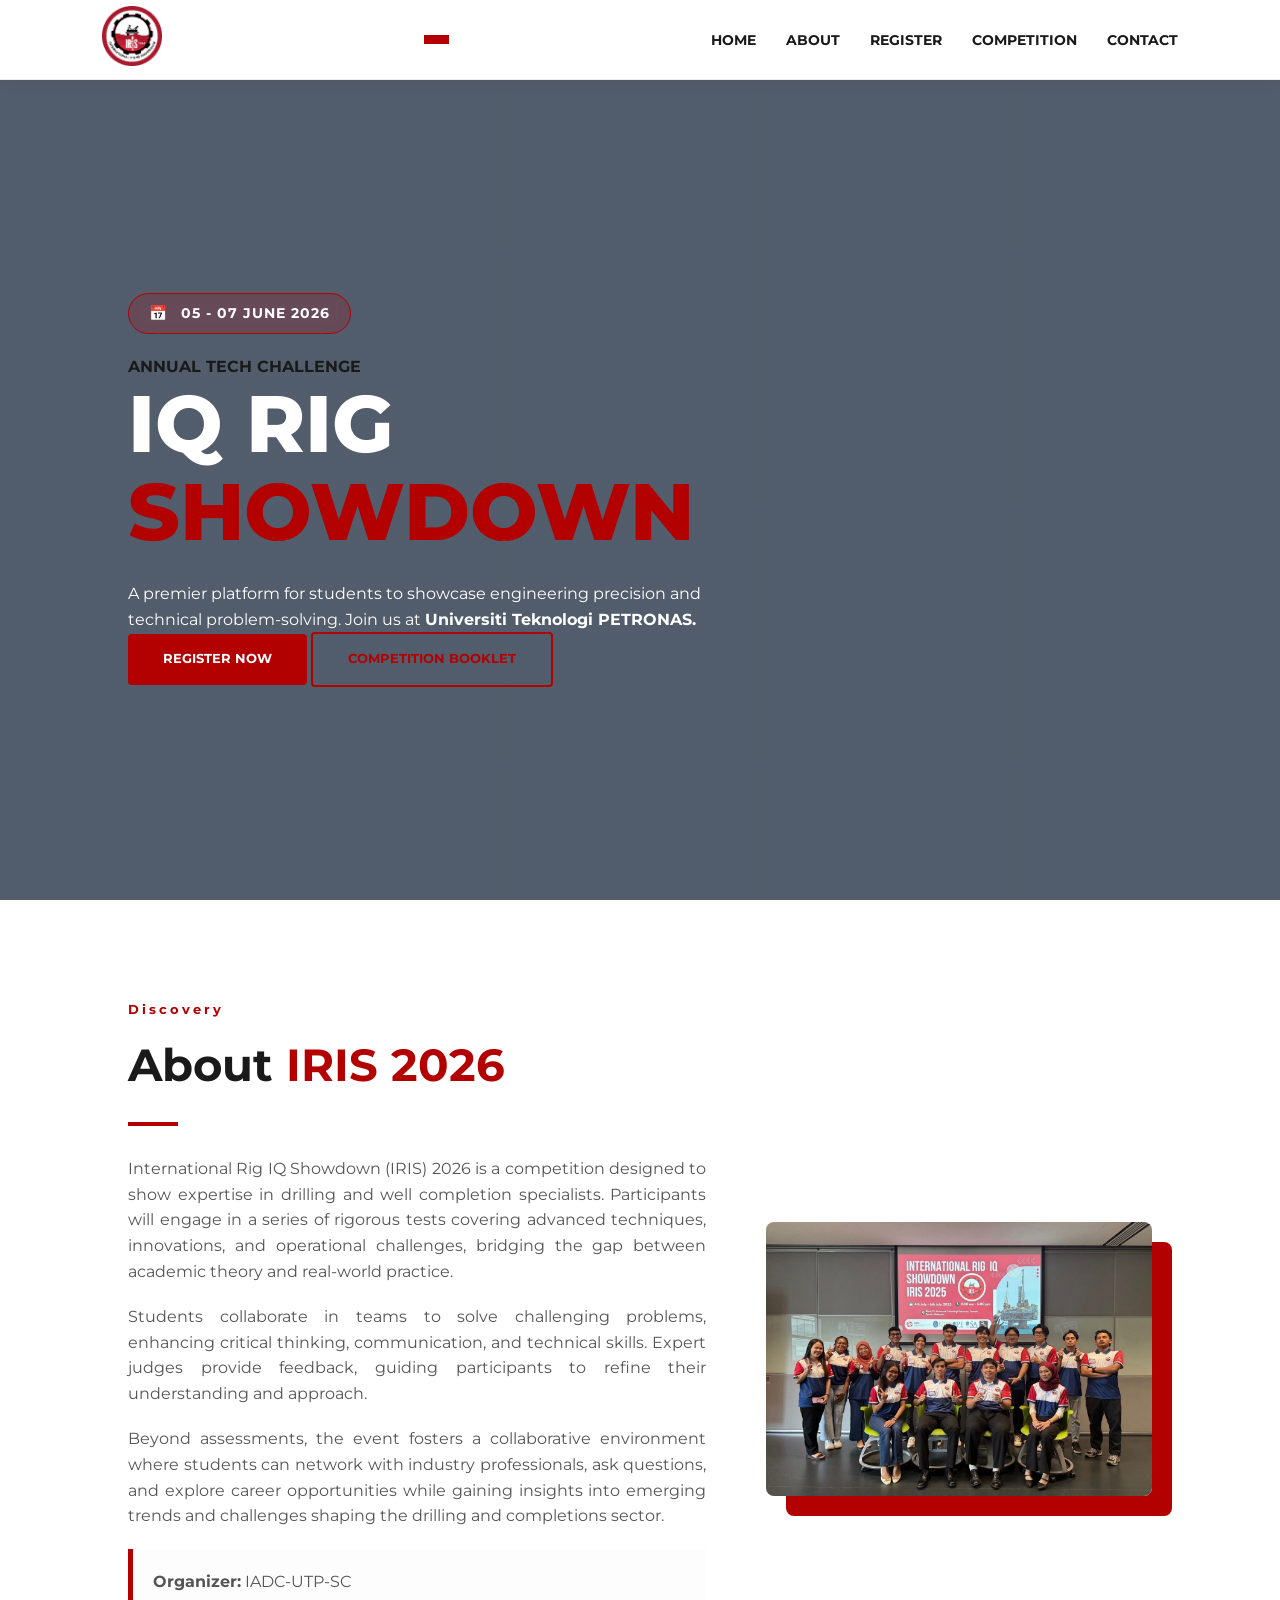
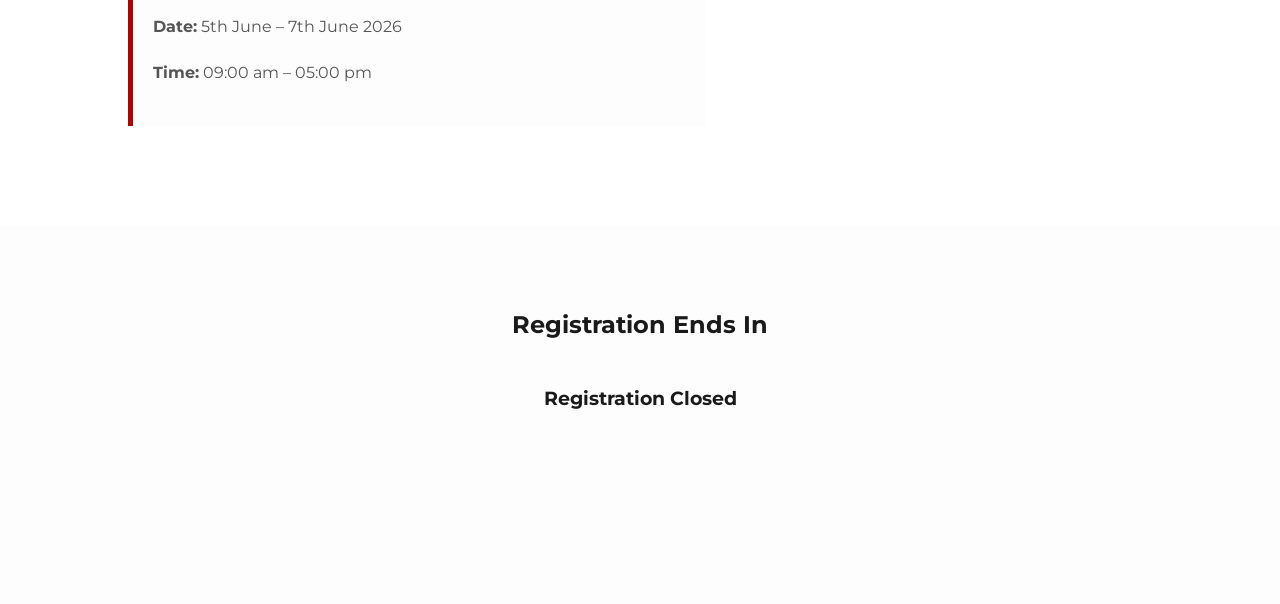
==== commit 3761ec53: "Add files via upload" ====
--- a/index.html
+++ b/index.html
@@ -9,16 +9,22 @@
     <link href="https://fonts.googleapis.com/css2?family=Montserrat:wght@400;700;800&display=swap" rel="stylesheet">
     <link href="https://unpkg.com/aos@2.3.1/dist/aos.css" rel="stylesheet">
 </head>
+
 <body>
 
     <nav>
         <div class="logo-container">
-            <a href="index.html" class="logo-link">
-                <img src="FINAL LOGO.png" alt="IRIS Logo" class="nav-logo">
-            </a>
+            <img src="FINAL LOGO.png" alt="Logo" class="nav-logo">
         </div>
-        <ul class="nav-links">
-            <li><a href="#home">HOME</a></li>
+        
+        <div class="menu-icon" id="menuIcon">
+            <div class="bar"></div>
+            <div class="bar"></div>
+            <div class="bar"></div>
+        </div>
+
+        <ul class="nav-links" id="navLinks">
+            <li><a href="index.html">HOME</a></li>
             <li><a href="#about">ABOUT</a></li>
             <li><a href="registration.html">REGISTER</a></li>
             <li><a href="competitions.html">COMPETITION</a></li>
@@ -122,5 +128,13 @@
             }
         }, 1000);
     </script>
+    <script>
+        const menuBtn = document.getElementById('mobile-menu');
+        const navList = document.getElementById('nav-list');
+
+        menuBtn.addEventListener('click', () => {
+            navList.classList.toggle('active');
+        });
+    </script>
 </body>
 </html>
--- a/style.css
+++ b/style.css
@@ -1497,4 +1497,495 @@
     .bank-transfer-details {
         grid-template-columns: 1fr;
     }
+}
+/* Mobile Navigation */
+@media (max-width: 768px) {
+    .nav-links {
+        display: none; /* Hide them for now, or use a vertical stack */
+        flex-direction: column;
+        background: white;
+        position: absolute;
+        top: 70px;
+        left: 0;
+        width: 100%;
+        padding: 20px;
+        box-shadow: 0 10px 20px rgba(0,0,0,0.1);
+    }
+    
+    /* Quick fix: Make them stack and show */
+    nav { padding: 10px 5%; }
+    .nav-links.active { display: flex; } 
+}
+/* Stack the About Grid and Competition Cards */
+@media (max-width: 768px) {
+    .about-grid, .contact-wrapper, .form-grid-split {
+        grid-template-columns: 1fr !important; /* Forces 1 column instead of 2 */
+        text-align: center;
+        gap: 30px;
+    }
+
+    .about-img-col {
+        order: -1; /* Puts the photo ABOVE the text on mobile */
+    }
+
+    .section-title {
+        font-size: 1.8rem; /* Shrink titles so they don't wrap weirdly */
+    }
+}
+@media (max-width: 600px) {
+    .form-card-wide {
+        padding: 20px; /* Reduce padding so it doesn't look squeezed */
+        margin: 10px;
+    }
+
+    .form-row-top, .form-row-small {
+        grid-template-columns: 1fr; /* Everything becomes a single vertical list */
+    }
+
+    .btn-submit-lively {
+        width: 100%; /* Make the button easy to tap with a thumb */
+        padding: 15px 20px;
+    }
+}
+@media (max-width: 768px) {
+    .nav-links {
+        display: none; /* We hide it until we add a 'hamburger' button later */
+        flex-direction: column;
+        position: absolute;
+        top: 100%;
+        left: 0;
+        width: 100%;
+        background: #fff;
+        padding: 20px 0;
+        text-align: center;
+        box-shadow: 0 10px 20px rgba(0,0,0,0.1);
+    }
+
+    /* Temporary Fix: Make it visible so you can at least see it now */
+    .nav-links {
+        display: flex; 
+        position: relative;
+    }
+
+    .nav-links li {
+        margin: 10px 0;
+    }
+}
+@media (max-width: 768px) {
+    .countdown-container {
+        display: grid;
+        grid-template-columns: repeat(2, 1fr); /* Two boxes per row instead of four */
+        gap: 10px;
+        padding: 0 10px;
+    }
+
+    .countdown-item {
+        min-width: 70px;
+        padding: 10px;
+    }
+
+    .countdown-number {
+        font-size: 1.5rem !important; /* Smaller numbers */
+    }
+
+    .countdown-label {
+        font-size: 0.7rem !important;
+    }
+}
+@media (max-width: 768px) {
+    .timeline::after {
+        left: 31px; /* Moves the center line to the left */
+    }
+
+    .timeline-container {
+        width: 100%;
+        padding-left: 70px;
+        padding-right: 25px;
+    }
+
+    .timeline-container::before {
+        left: 60px;
+        border: medium solid white;
+        border-width: 10px 10px 10px 0;
+        border-color: transparent white transparent transparent;
+    }
+
+    .left-container, .right-container {
+        left: 0;
+    }
+
+    .right-container::after, .left-container::after {
+        left: 15px; /* Aligns the dots */
+    }
+}
+html, body {
+    max-width: 100vw;
+    overflow-x: hidden;
+}
+* --- Desktop: Hide Menu Icon --- */
+.menu-icon {
+    display: none;
+    cursor: pointer;
+    flex-direction: column;
+    gap: 5px;
+}
+
+.bar {
+    width: 25px;
+    height: 3px;
+    background-color: var(--primary-red);
+    transition: 0.3s;
+}
+
+/* --- Mobile View (768px and below) --- */
+@media (max-width: 768px) {
+    .menu-icon { display: flex; }
+
+    .nav-links {
+        display: none; /* Hidden by default */
+        position: absolute;
+        top: 70px;
+        right: 0;
+        width: 100%;
+        background: white;
+        flex-direction: column;
+        padding: 20px 0;
+        box-shadow: 0 10px 20px rgba(0,0,0,0.1);
+        z-index: 1000;
+    }
+
+    /* This class will be toggled by JS */
+    .nav-links.active {
+        display: flex;
+    }
+
+    /* Countdown Fix */
+    .countdown-container {
+        flex-wrap: wrap;
+        justify-content: center;
+        gap: 10px;
+    }
+    
+    .countdown-item {
+        width: 40%; /* 2 items per row */
+        margin: 5px;
+    }
+}
+/* Mobile Nav Fix */
+@media (max-width: 768px) {
+    .mobile-menu-btn {
+        display: block;
+        cursor: pointer;
+    }
+    .nav-links {
+        display: none; /* Hide by default on mobile */
+        position: absolute;
+        top: 80px;
+        left: 0;
+        width: 100%;
+        background: white;
+        flex-direction: column;
+        text-align: center;
+        box-shadow: 0 5px 10px rgba(0,0,0,0.1);
+    }
+    .nav-links.active {
+        display: flex; /* Show when clicked */
+    }
+}
+/* Timeline Mobile Overhaul */
+@media (max-width: 768px) {
+    .timeline-item {
+        display: flex;
+        flex-direction: column; /* Stacks Time above Title */
+        align-items: flex-start;
+        padding: 15px;
+        border-left: 3px solid #b30000; /* Classy red line on the left */
+        margin-left: 10px;
+    }
+
+    .timeline-time {
+        font-size: 1rem;
+        font-weight: 800;
+        color: #b30000;
+        margin-bottom: 5px;
+    }
+
+    .timeline-content {
+        font-size: 0.9rem;
+        line-height: 1.4;
+        width: 100%; /* Ensures text has room to breathe */
+    }
+
+    /* Fix that header 'Day 1' badge */
+    .day-badge {
+        width: fit-content;
+        padding: 10px 20px;
+        font-size: 0.9rem;
+    }
+}
+/* Fix the Giant Logo & Missing Nav */
+nav {
+    display: flex;
+    justify-content: space-between;
+    align-items: center;
+    padding: 10px 5%;
+    width: 100%;
+    position: relative; /* Ensures nav-links stay relative to header */
+}
+
+.logo img {
+    max-width: 60px; /* Force the logo to stay small on mobile */
+    height: auto;
+    object-fit: contain;
+}
+
+@media (max-width: 768px) {
+    .logo img {
+        max-width: 50px; /* Even smaller for very small phones */
+    }
+    
+    /* Ensure the header doesn't hide behind the logo */
+    .navbar {
+        height: 70px; 
+        display: flex;
+        align-items: center;
+    }
+}
+@media (max-width: 768px) {
+    /* Stack the content vertically */
+    .timeline-item {
+        flex-direction: column !important; 
+        align-items: flex-start !important;
+        padding: 20px !important;
+        text-align: left !important;
+        border-left: 3px solid var(--primary-red);
+        margin-bottom: 20px;
+    }
+
+    .timeline-time {
+        font-size: 1.1rem !important;
+        color: var(--primary-red);
+        margin-bottom: 8px;
+        font-weight: 800;
+        display: block;
+    }
+
+    .timeline-content {
+        font-size: 1rem !important;
+        width: 100% !important; /* Forces text to use full width */
+        margin: 0 !important;
+    }
+    
+    /* Fix the Day 1 badge overflow */
+    .day-badge {
+        font-size: 0.8rem;
+        padding: 8px 15px;
+        max-width: 100%;
+        display: inline-block;
+    }
+}
+nav {
+    position: fixed;    /* This freezes the bar */
+    top: 0;             /* Sticks it to the very top */
+    left: 0;
+    width: 100%;        /* Ensures it spans the full width */
+    z-index: 1000;      /* Keeps it on top of all other elements */
+    background: #fff;   /* Ensure it has a background so it's not transparent */
+    box-shadow: 0 2px 15px rgba(0,0,0,0.1); /* Adds a subtle shadow for depth */
+    transition: all 0.3s ease;
+}
+@media (max-width: 768px) {
+    nav {
+        height: 70px; /* Fixed height for consistency */
+    }
+    
+    .nav-links {
+        /* When the menu pops out, make it fixed too */
+        position: fixed; 
+        top: 70px;
+        height: calc(100vh - 70px); /* Makes the menu fill the screen */
+        overflow-y: auto;
+    }
+}
+/* Add this to your first section on every page */
+.hero, .contact-header, .form-section {
+    margin-top: 80px; /* Adjust this number to match the height of your nav bar */
+}
+/* --- 1. VARIABLES & GLOBAL RESET --- */
+:root {
+    --primary-red: #b30000;
+    --accent-red: #ff3333;
+    --dark-slate: #1a1a1a;
+    --off-white: #fdfdfd;
+    --pure-white: #ffffff;
+    --light-gray: #e9ecef;
+    --transition: all 0.3s ease-in-out;
+    --nav-height: 80px;
+}
+
+* {
+    margin: 0;
+    padding: 0;
+    box-sizing: border-box;
+    font-family: 'Montserrat', sans-serif;
+}
+
+html { scroll-behavior: smooth; }
+
+body {
+    background-color: var(--off-white);
+    color: var(--dark-slate);
+    line-height: 1.6;
+    overflow-x: hidden;
+    width: 100%;
+}
+
+/* --- 2. FROZEN NAVIGATION --- */
+nav {
+    display: flex;
+    justify-content: space-between;
+    align-items: center;
+    padding: 0 8%;
+    position: fixed;
+    width: 100%;
+    height: var(--nav-height);
+    top: 0;
+    z-index: 1000;
+    background: rgba(255, 255, 255, 0.98);
+    backdrop-filter: blur(10px);
+    border-bottom: 1px solid var(--light-gray);
+    box-shadow: 0 2px 15px rgba(0,0,0,0.05);
+}
+
+.logo img, .nav-logo {
+    height: 60px; /* Locked size to prevent giant logo glitch */
+    width: auto;
+    object-fit: contain;
+    transition: var(--transition);
+}
+
+.nav-links {
+    display: flex;
+    list-style: none;
+    gap: 30px;
+}
+
+.nav-links a {
+    text-decoration: none;
+    color: var(--dark-slate);
+    font-weight: 700;
+    font-size: 0.9rem;
+    transition: var(--transition);
+}
+
+.nav-links a:hover { color: var(--primary-red); }
+
+/* --- 3. HERO & SECTIONS (Fixed Overlap) --- */
+.hero, .registration-hero, .contact-header, .briefing-top {
+    margin-top: var(--nav-height); /* Prevents content from hiding under nav */
+}
+
+.hero {
+    height: calc(100vh - var(--nav-height));
+    background: linear-gradient(rgba(10, 25, 47, 0.7), rgba(10, 25, 47, 0.7)), 
+                url('https://images.unsplash.com/photo-1518770660439-4636190af475?q=80&w=2070') no-repeat center center/cover;
+    display: flex;
+    align-items: center;
+    padding: 0 10%;
+}
+
+/* --- 4. COMPONENTS (Timeline, Countdown, Podium) --- */
+.timeline-item {
+    display: flex;
+    justify-content: space-between;
+    padding: 20px;
+    background: white;
+    margin-bottom: 15px;
+    border-radius: 10px;
+    box-shadow: 0 5px 15px rgba(0,0,0,0.05);
+}
+
+.countdown-container { display: flex; justify-content: center; gap: 20px; margin: 40px 0; }
+
+.time-box {
+    background: var(--pure-white);
+    padding: 25px;
+    border-radius: 10px;
+    min-width: 110px;
+    text-align: center;
+    border: 1px solid var(--light-gray);
+}
+
+/* --- 5. REGISTRATION FORM --- */
+.form-card-wide {
+    background: #fff;
+    max-width: 1000px;
+    margin: 40px auto;
+    padding: 50px;
+    border-radius: 20px;
+    box-shadow: 0 20px 50px rgba(0,0,0,0.1);
+    border-top: 6px solid var(--primary-red);
+}
+
+.form-grid-split {
+    display: grid;
+    grid-template-columns: 1fr 1fr;
+    gap: 40px;
+    border-top: 1px solid #eee;
+    padding-top: 30px;
+}
+
+/* --- 6. MOBILE RESPONSIVENESS (The Fixer) --- */
+@media (max-width: 768px) {
+    /* Header/Nav Fixes */
+    nav { padding: 0 5%; height: 70px; }
+    .logo img { height: 45px; }
+    
+    .menu-icon {
+        display: flex;
+        flex-direction: column;
+        gap: 5px;
+        cursor: pointer;
+    }
+
+    .nav-links {
+        display: none;
+        position: fixed;
+        top: 70px;
+        left: 0;
+        width: 100%;
+        height: calc(100vh - 70px);
+        background: white;
+        flex-direction: column;
+        align-items: center;
+        padding-top: 50px;
+        z-index: 1001;
+    }
+
+    .nav-links.active { display: flex; }
+
+    /* Timeline Fix (Stacked/No more trash) */
+    .timeline-item {
+        flex-direction: column;
+        align-items: flex-start;
+        border-left: 4px solid var(--primary-red);
+        gap: 10px;
+    }
+
+    .time { width: 100%; font-size: 1.1rem; }
+
+    /* Layout Grids */
+    .about-grid, .form-grid-split, .briefing-container, .contact-wrapper {
+        grid-template-columns: 1fr !important;
+        gap: 30px;
+    }
+
+    /* Countdown Fix */
+    .countdown-container {
+        flex-wrap: wrap;
+    }
+    .time-box {
+        min-width: 45%;
+        padding: 15px;
+    }
 }
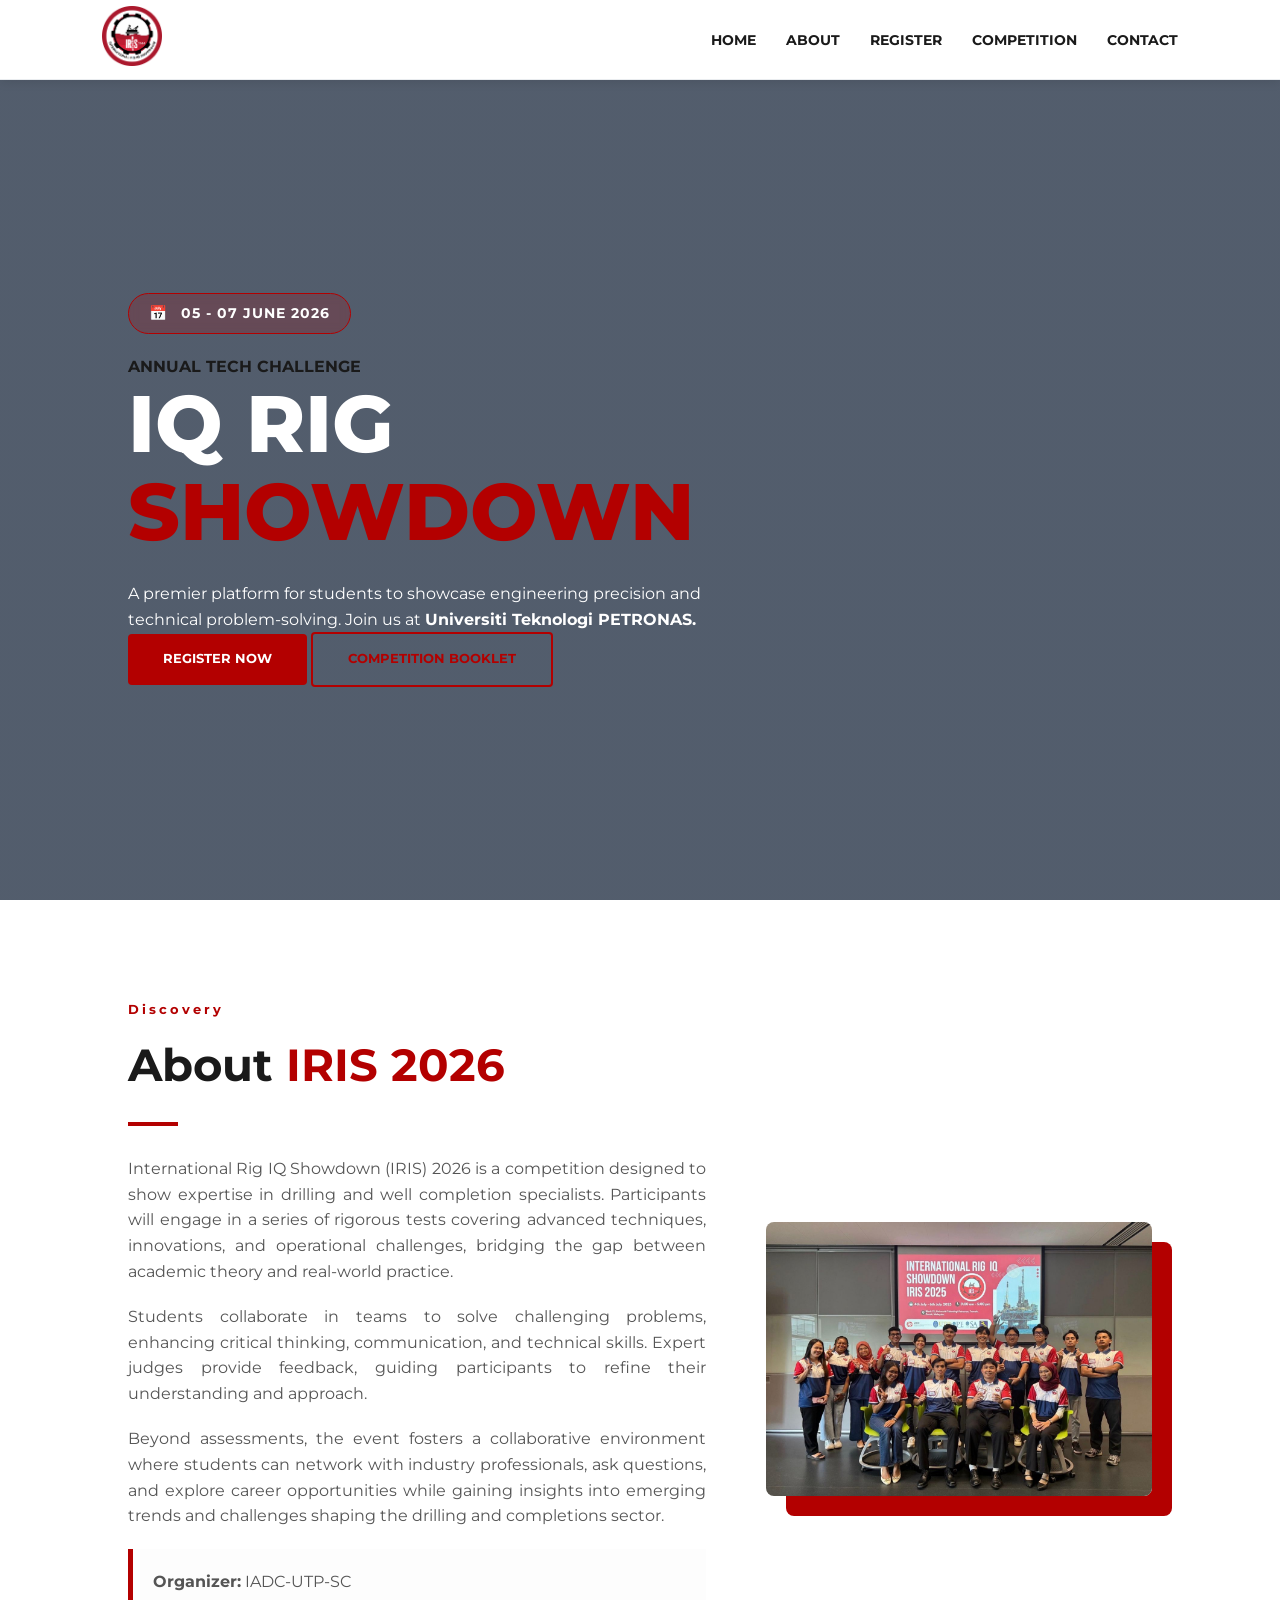
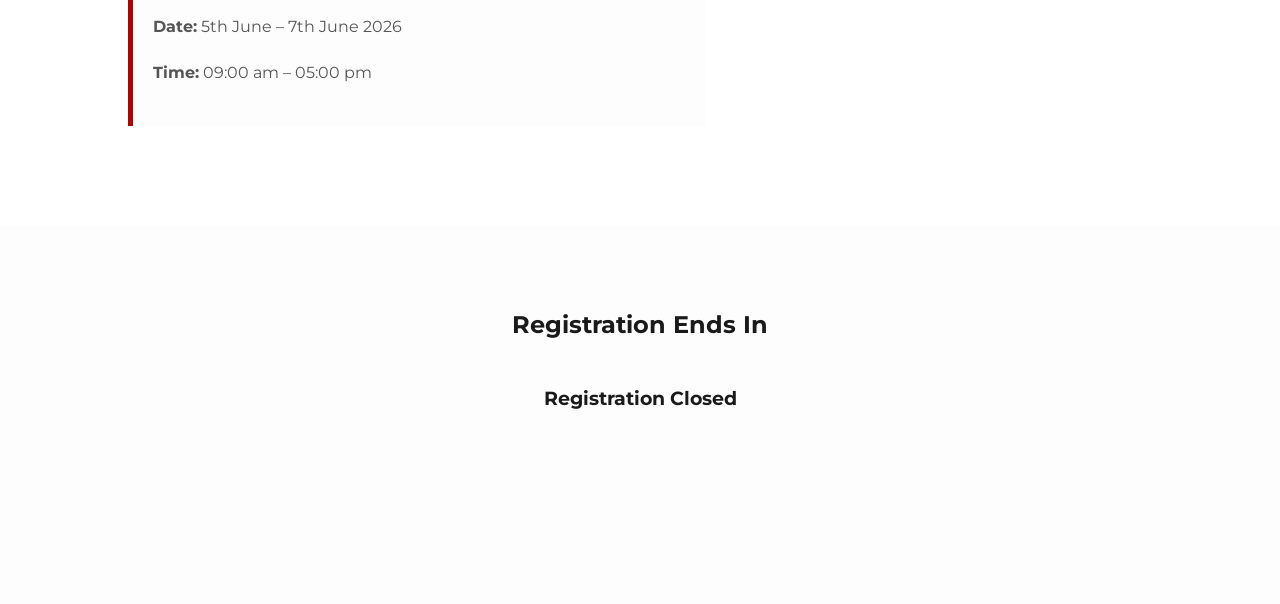
==== commit 114cdcd0: "Add files via upload" ====
--- a/index.html
+++ b/index.html
@@ -136,5 +136,20 @@
             navList.classList.toggle('active');
         });
     </script>
+    <script>
+        const menuIcon = document.getElementById('menuIcon'); // Make sure your HTML has id="menuIcon"
+        const navLinks = document.getElementById('navLinks'); // Make sure your HTML has id="navLinks"
+
+        menuIcon.addEventListener('click', () => {
+            navLinks.classList.toggle('active');
+        });
+
+        // Close menu when a link is clicked (better UX)
+        document.querySelectorAll('.nav-links a').forEach(link => {
+            link.addEventListener('click', () => {
+                navLinks.classList.remove('active');
+            });
+        });
+    </script>
 </body>
 </html>
--- a/style.css
+++ b/style.css
@@ -1988,4 +1988,154 @@
         min-width: 45%;
         padding: 15px;
     }
-}+}
+/* --- 1. Global Reset & Variables --- */
+:root {
+    --primary-red: #b30000;
+    --dark-slate: #1a1a1a;
+    --pure-white: #ffffff;
+    --nav-height: 80px;
+    --transition: all 0.3s ease;
+}
+
+* {
+    margin: 0;
+    padding: 0;
+    box-sizing: border-box;
+    font-family: 'Montserrat', sans-serif;
+}
+
+body {
+    overflow-x: hidden;
+    width: 100%;
+}
+
+/* --- 2. Frozen Navigation Bar --- */
+nav {
+    position: fixed;
+    top: 0;
+    left: 0;
+    width: 100%;
+    height: var(--nav-height);
+    background: #fff;
+    display: flex;
+    justify-content: space-between;
+    align-items: center;
+    padding: 0 8%;
+    z-index: 2000;
+    box-shadow: 0 2px 10px rgba(0,0,0,0.1);
+}
+
+.logo img {
+    height: 60px; /* Keeps logo small and classy */
+    width: auto;
+}
+
+.nav-links {
+    display: flex;
+    list-style: none;
+    gap: 30px;
+}
+
+.nav-links a {
+    text-decoration: none;
+    color: var(--dark-slate);
+    font-weight: 700;
+    transition: var(--transition);
+}
+
+/* --- 3. Hamburger Menu Icon (Hidden on Desktop) --- */
+.menu-icon {
+    display: none;
+    flex-direction: column;
+    gap: 5px;
+    cursor: pointer;
+}
+
+.menu-icon .bar {
+    width: 25px;
+    height: 3px;
+    background: var(--primary-red);
+    border-radius: 2px;
+}
+
+/* --- 4. Mobile Responsiveness (768px) --- */
+@media (max-width: 768px) {
+    nav { padding: 0 5%; height: 70px; }
+    
+    .menu-icon { display: flex; } /* Show hamburger on mobile */
+
+    .nav-links {
+        display: none; /* Hidden by default */
+        position: fixed;
+        top: 70px;
+        left: 0;
+        width: 100%;
+        height: calc(100vh - 70px);
+        background: white;
+        flex-direction: column;
+        align-items: center;
+        padding-top: 50px;
+        z-index: 1999;
+    }
+
+    /* This is what the JavaScript will toggle */
+    .nav-links.active {
+        display: flex !important;
+    }
+
+    /* Fix the "Trash" Timeline for Mobile */
+    .timeline-item {
+        flex-direction: column !important;
+        align-items: flex-start !important;
+        border-left: 4px solid var(--primary-red);
+        margin: 10px;
+        padding: 20px !important;
+    }
+
+    .time {
+        font-weight: 800;
+        color: var(--primary-red);
+        margin-bottom: 5px;
+    }
+}
+@media (max-width: 768px) {
+    /* 1. Force the timeline container to stay inside the screen */
+    .slider-wrapper, .slide-card {
+        padding: 20px !important;
+        margin: 10px !important;
+        width: calc(100% - 20px) !important;
+    }
+
+    /* 2. Stack Time and Event vertically so they don't squash */
+    .agenda-list li {
+        flex-direction: column !important;
+        align-items: flex-start !important;
+        padding: 15px 0 !important;
+        gap: 5px;
+    }
+
+    /* 3. Give the Time its own row with breathing room */
+    .agenda-list li .time {
+        display: block !important;
+        width: 100% !important;
+        font-size: 1rem !important;
+        margin-bottom: 5px;
+        border-bottom: 1px solid #eee;
+        padding-bottom: 5px;
+    }
+
+    /* 4. Let the Event Title use the full width */
+    .agenda-list li span:not(.time) {
+        font-size: 0.95rem !important;
+        font-weight: 600;
+        line-height: 1.4;
+        display: block;
+        width: 100%;
+    }
+
+    /* 5. Fix the Day 1 Badge so it doesn't overlap */
+    .day-label {
+        font-size: 0.9rem !important;
+        padding: 8px 20px !important;
+    }
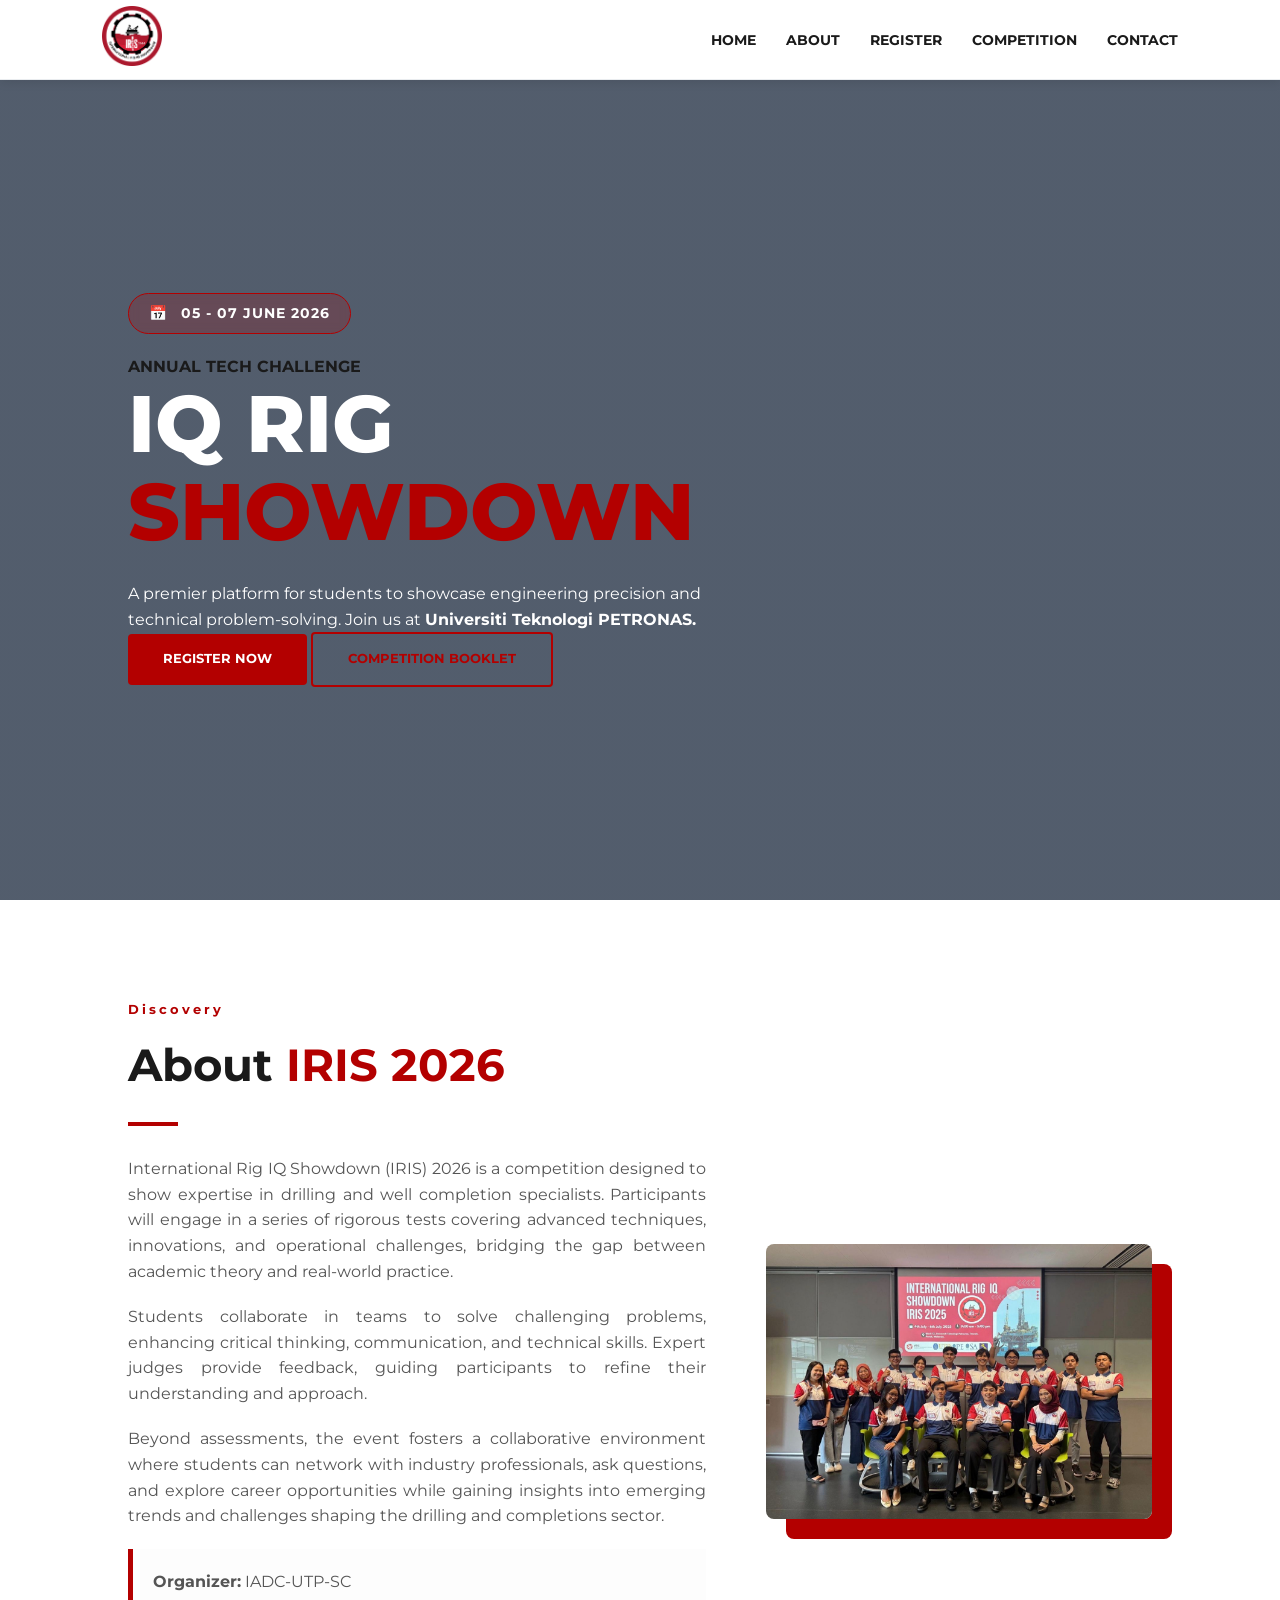
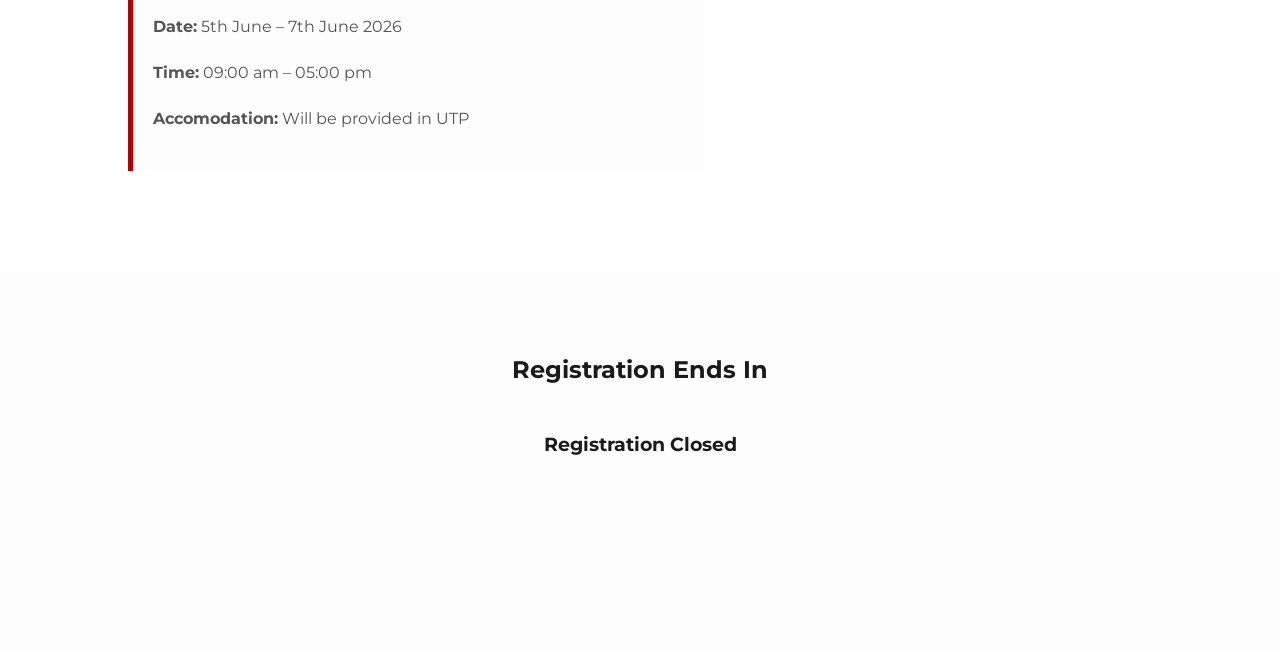
==== commit 1efd8d05: "Add files via upload" ====
--- a/index.html
+++ b/index.html
@@ -68,6 +68,7 @@
                         <p><strong>Organizer:</strong> IADC-UTP-SC</p>
                         <p><strong>Date:</strong> 5th June – 7th June 2026</p>
                         <p><strong>Time:</strong> 09:00 am – 05:00 pm</p>
+                        <p><strong>Accomodation:</strong> Will be provided in UTP</p>
                     </div>
                 </div>
 
--- a/style.css
+++ b/style.css
@@ -2139,3 +2139,38 @@
         font-size: 0.9rem !important;
         padding: 8px 20px !important;
     }
+}
+.registration-cta {
+    padding: 100px 5%;
+    text-align: center;
+    background: #fdfdfd;
+}
+
+.cta-card {
+    background: white;
+    padding: 60px;
+    border-radius: 20px;
+    box-shadow: 0 15px 40px rgba(0,0,0,0.1);
+    border-top: 8px solid var(--primary-red);
+    max-width: 800px;
+    margin: 0 auto;
+}
+
+.btn-register-now {
+    display: inline-block;
+    background: var(--primary-red);
+    color: white;
+    padding: 20px 40px;
+    text-decoration: none;
+    font-weight: 800;
+    border-radius: 50px;
+    margin-top: 30px;
+    font-size: 1.2rem;
+    transition: transform 0.3s ease, background 0.3s ease;
+    box-shadow: 0 10px 20px rgba(179, 0, 0, 0.3);
+}
+
+.btn-register-now:hover {
+    background: #800000;
+    transform: translateY(-5px);
+}
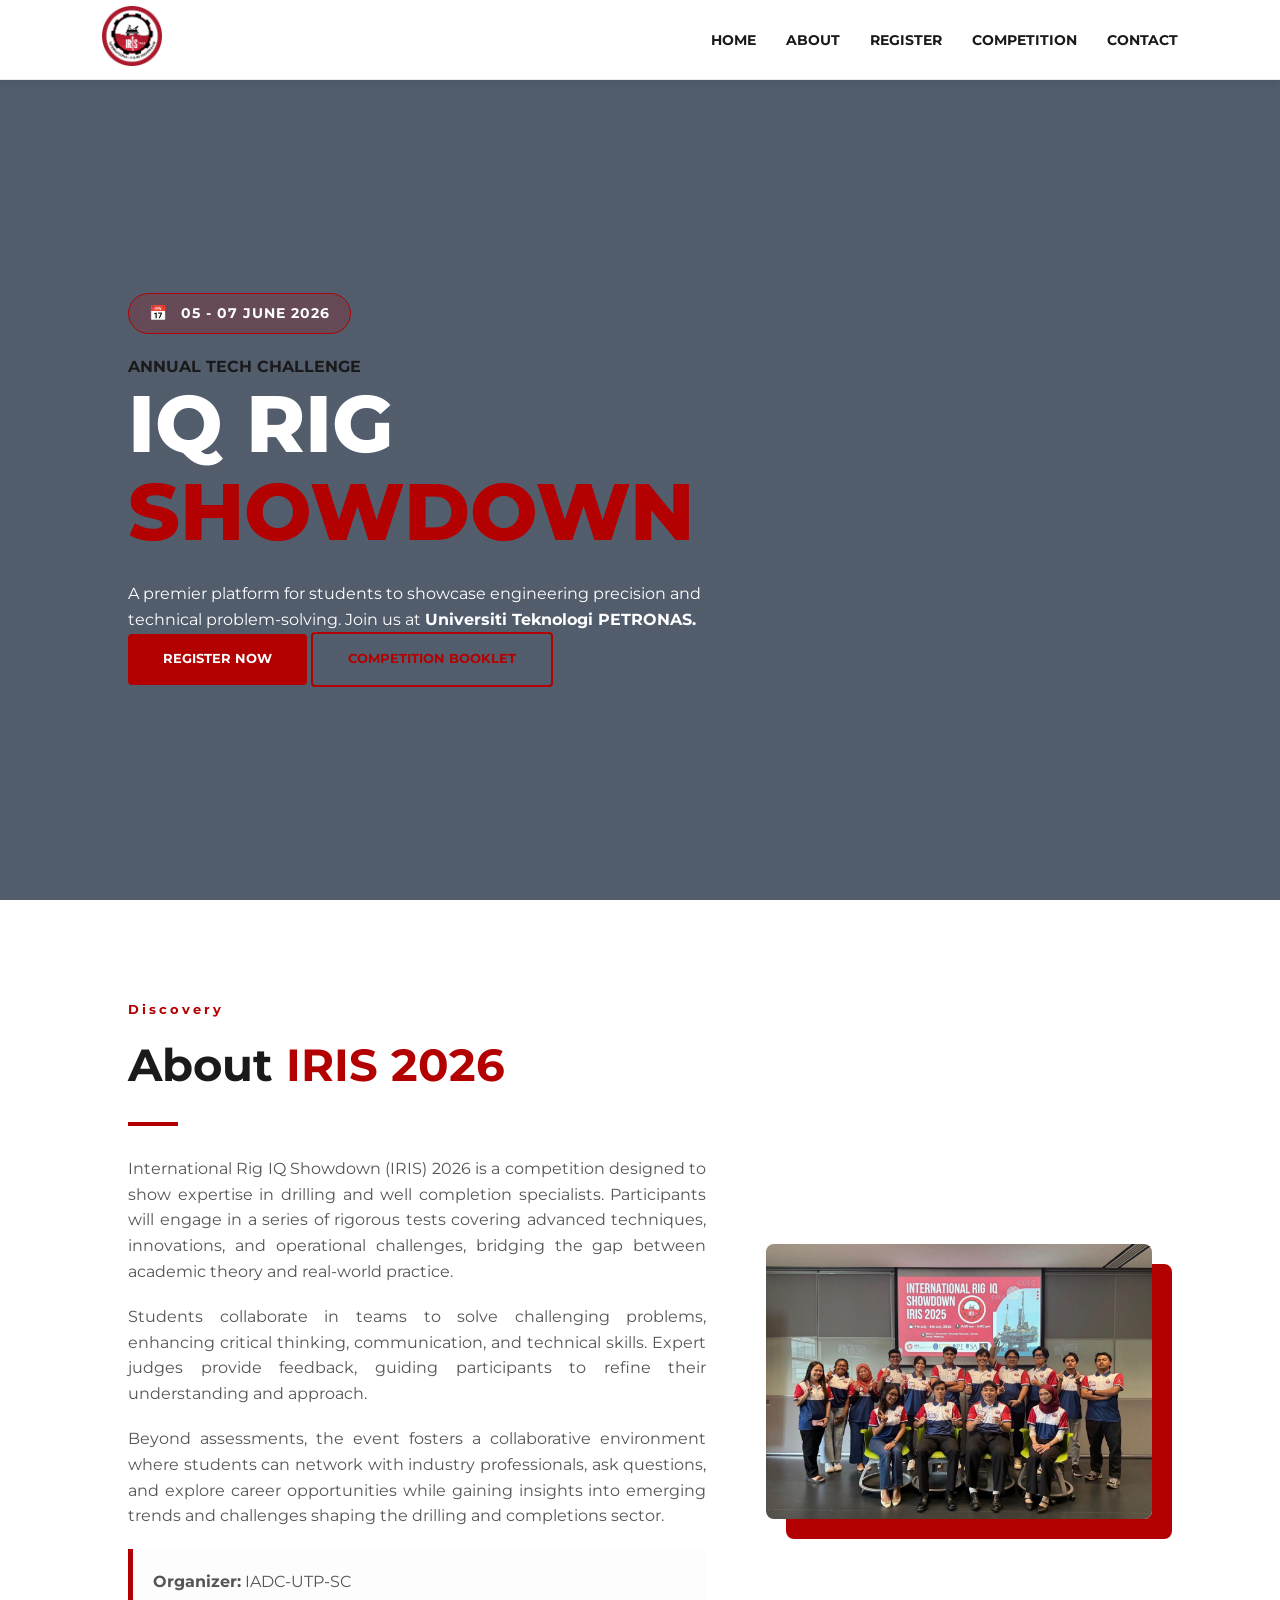
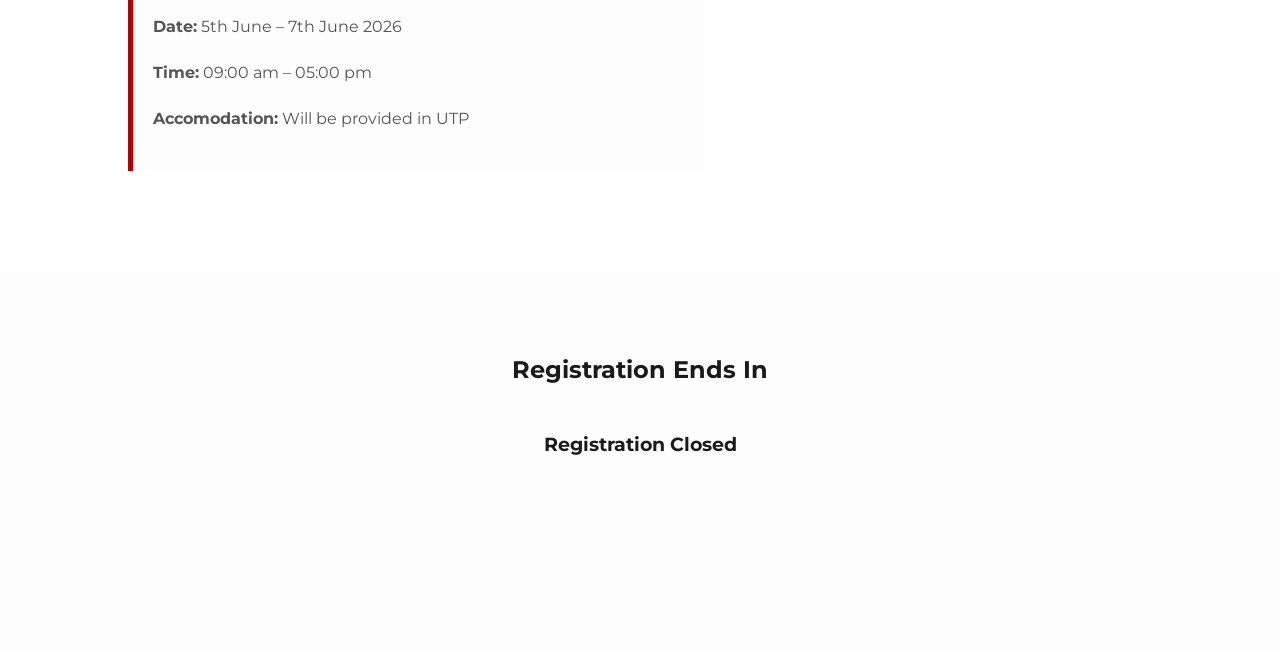
==== commit d82e3662: "Add files via upload" ====
--- a/index.html
+++ b/index.html
@@ -45,7 +45,7 @@
             
             <div class="hero-btns">
                 <a href="#registration-countdown" class="btn btn-gold">REGISTER NOW</a>
-                <a href="#" class="btn btn-outline">Competition Booklet</a>
+                <a href="#competitions.html" class="btn btn-outline">Competition Booklet</a>
             </div>
         </div>
     </header>
